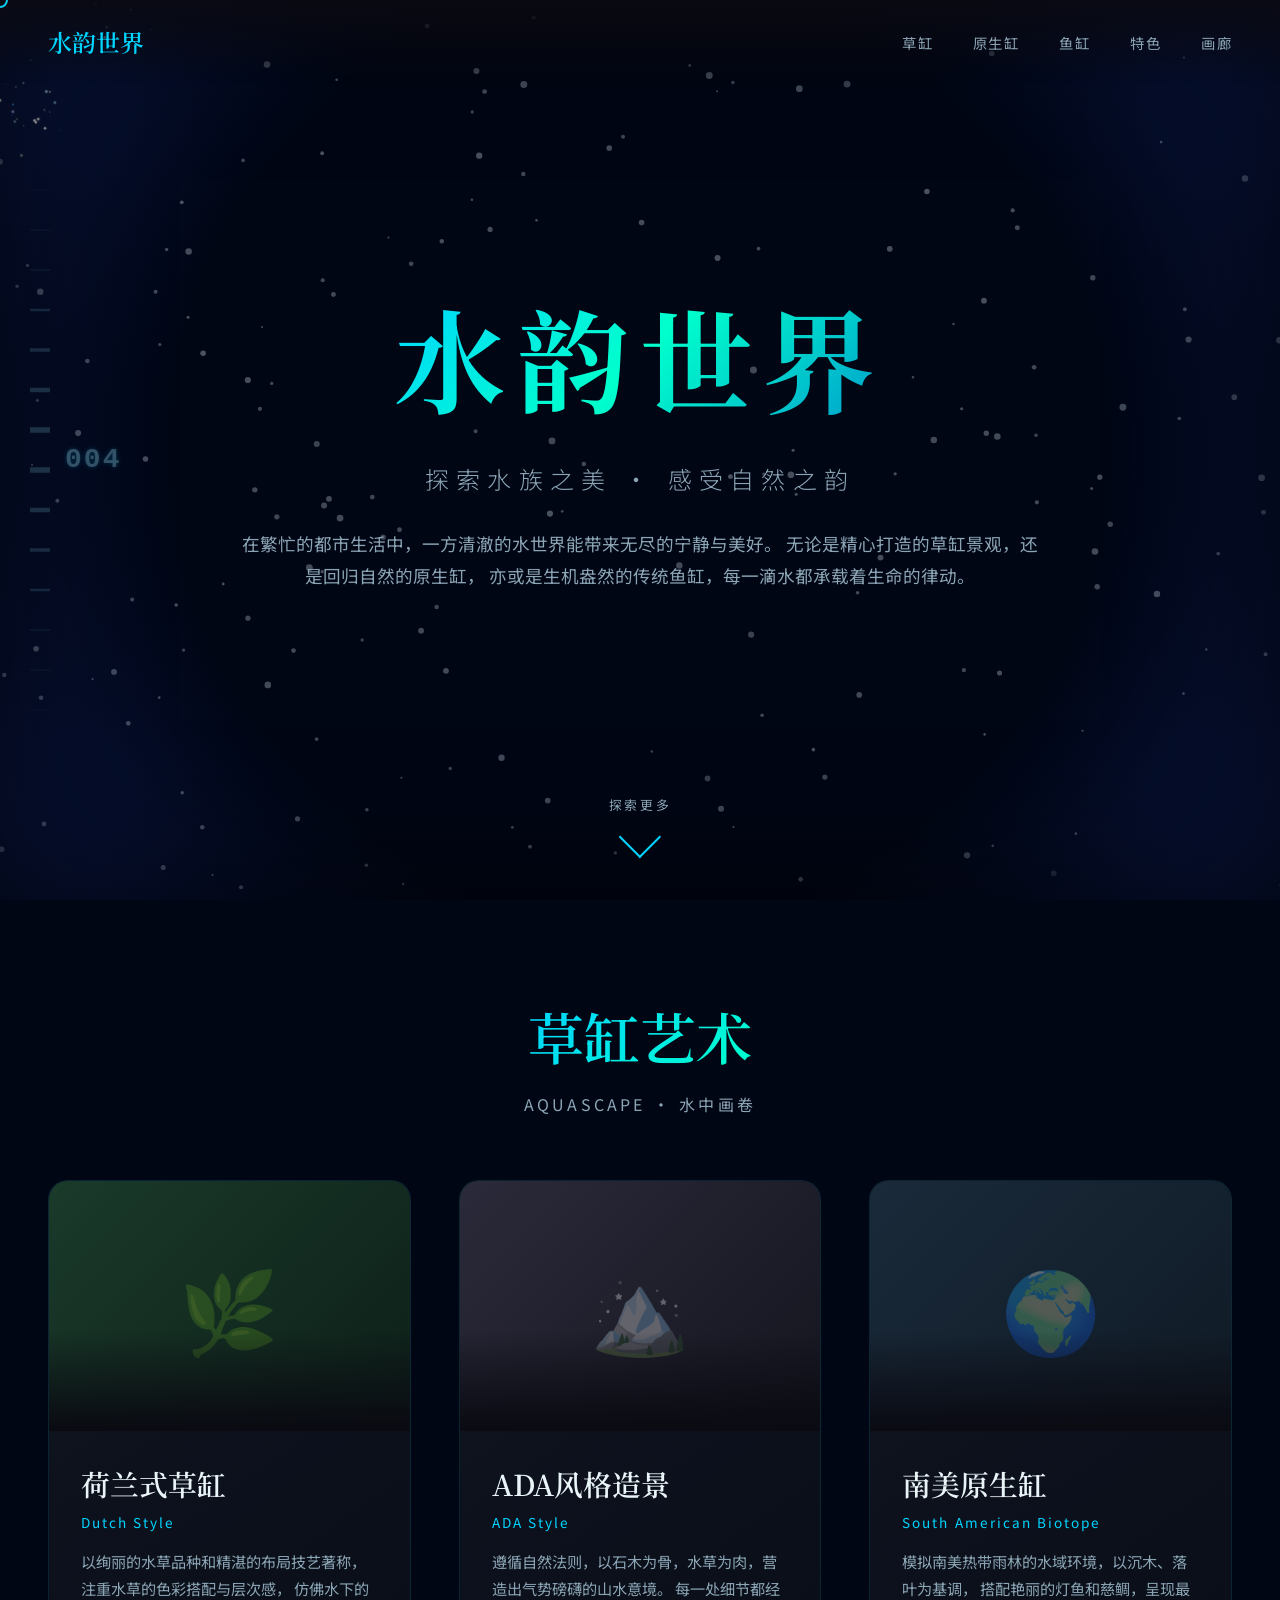
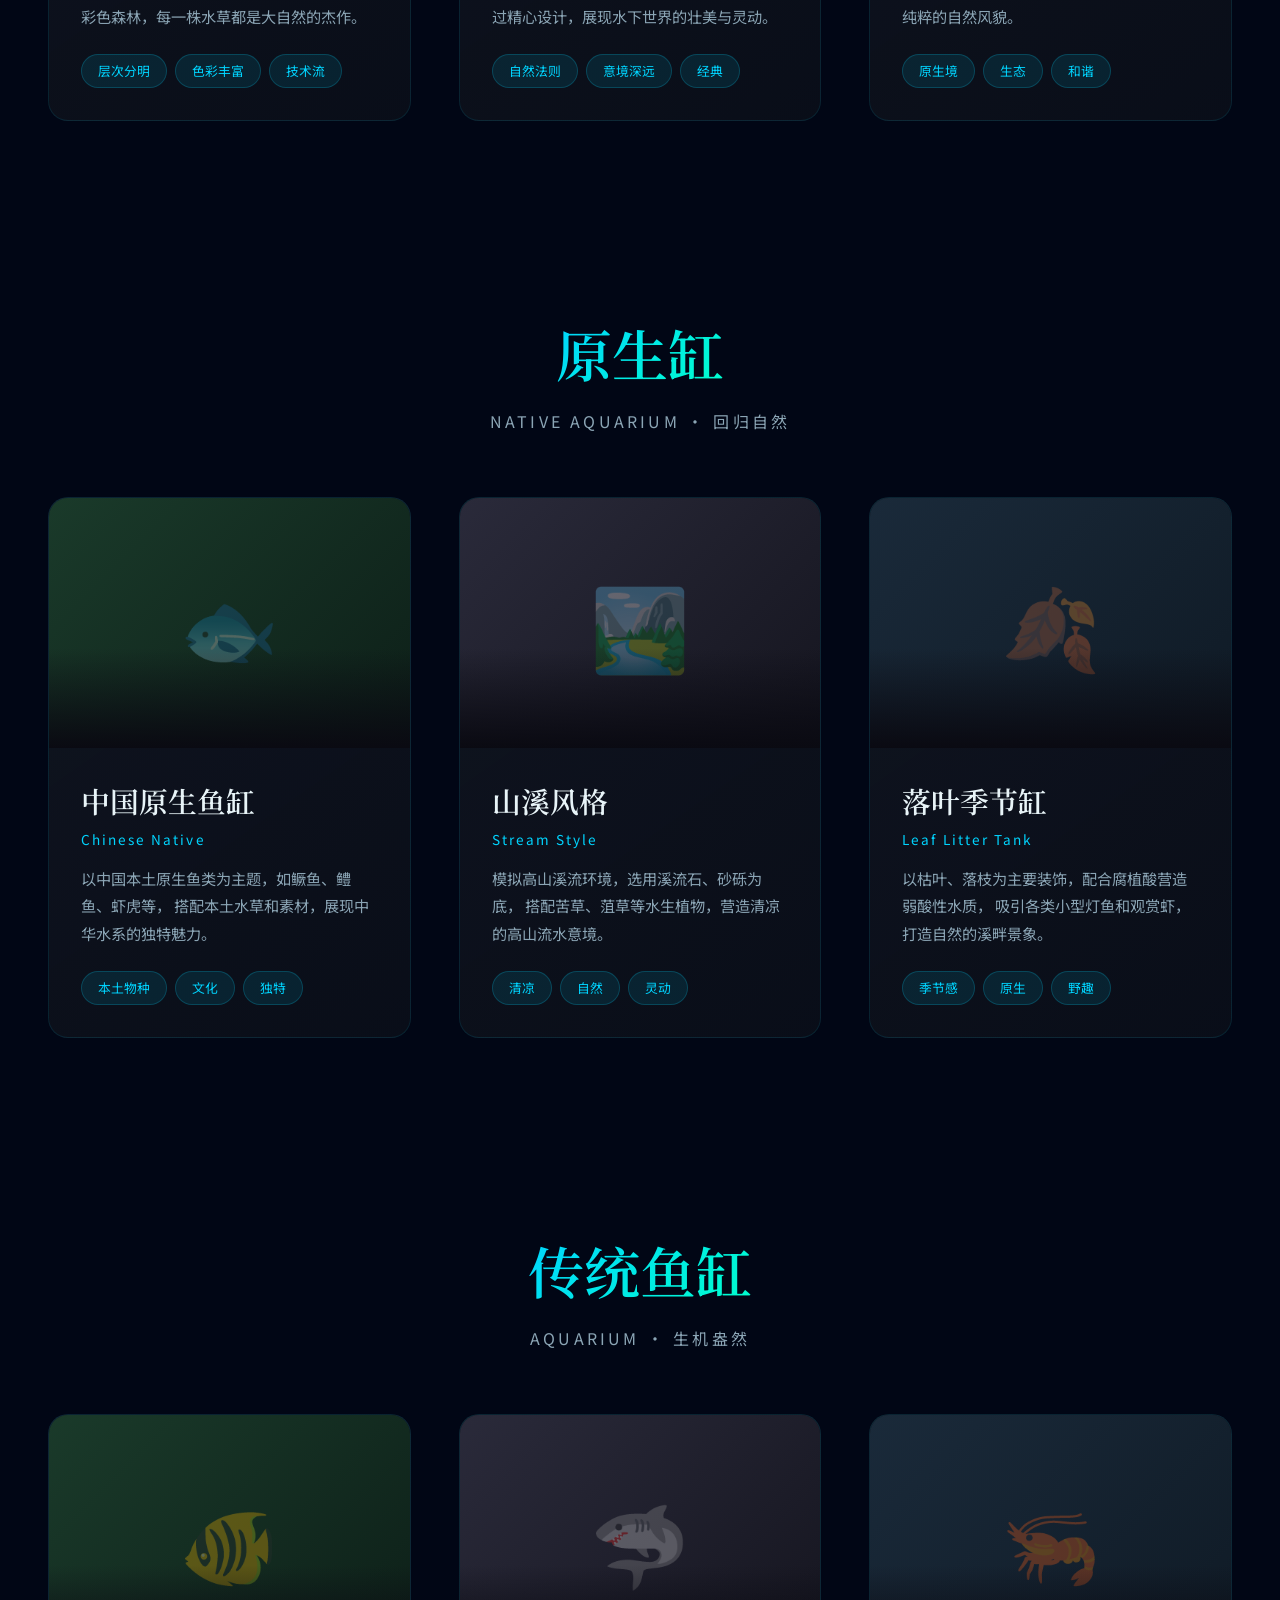
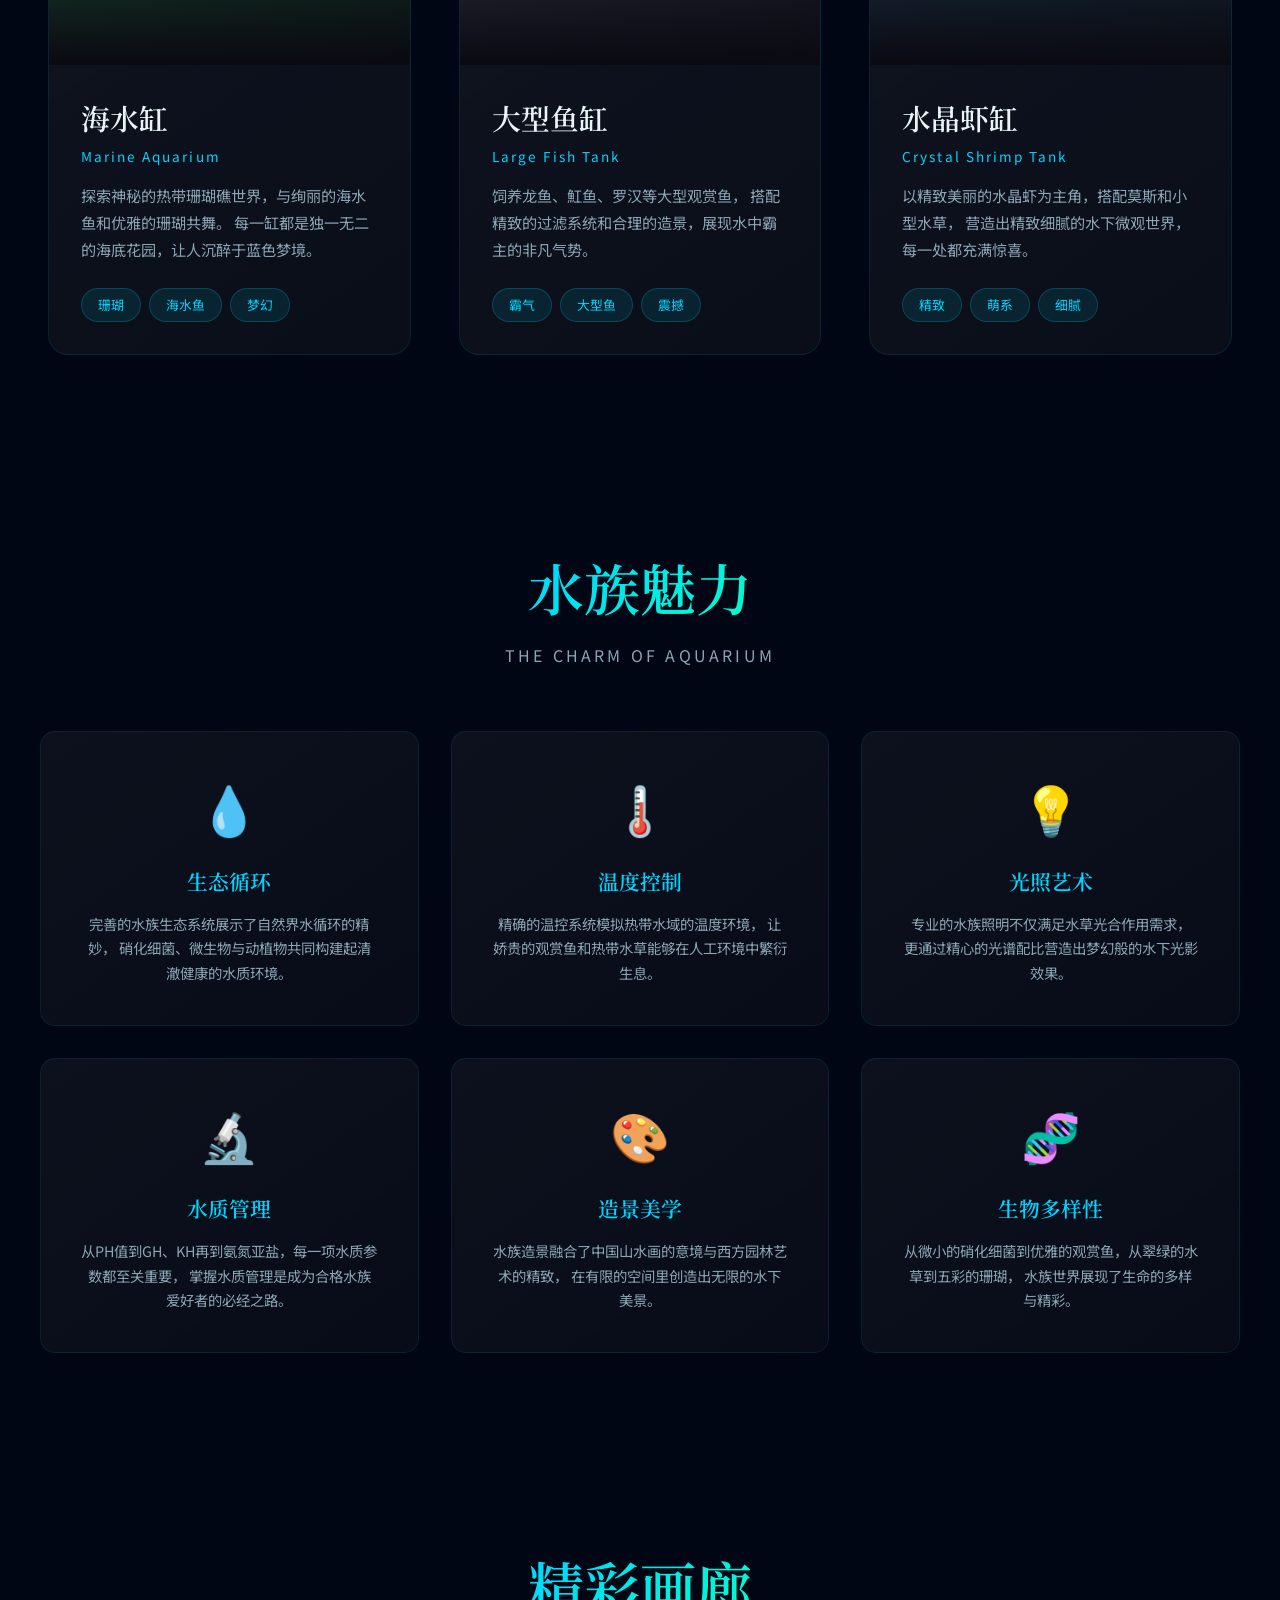
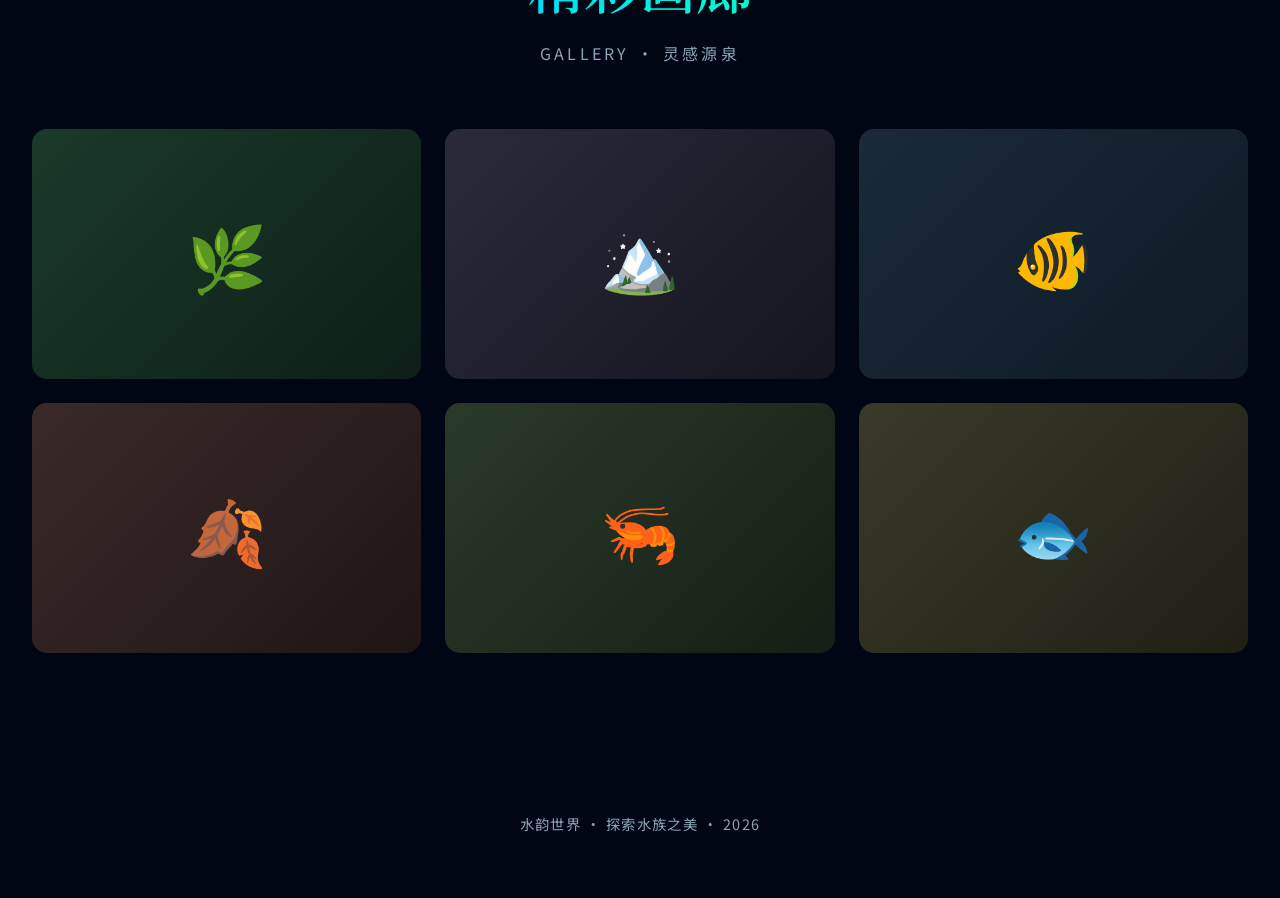
==== aquarium.html @ 5116891a "Add files via upload" ====
<!DOCTYPE html>
<html lang="zh-CN">
<head>
    <meta charset="UTF-8">
    <meta name="viewport" content="width=device-width, initial-scale=1.0">
    <title>水韵世界 · 探索水族之美</title>
    <link href="https://fonts.googleapis.com/css2?family=Noto+Sans+SC:wght@300;400;500;700&family=Noto+Serif+SC:wght@400;600;700&display=swap" rel="stylesheet">
    <style>
        * {
            margin: 0;
            padding: 0;
            box-sizing: border-box;
        }

        :root {
            --primary: #00d4ff;
            --secondary: #0099cc;
            --accent: #00ffcc;
            --bg-center: #010615;
            --bg-edge: #091643;
            --bg-dark: #0a0a12;
            --bg-darker: #010615;
            --text-primary: #e8f4f8;
            --text-secondary: #8ba5b5;
        }

        html {
            scroll-behavior: smooth;
        }

        body {
            font-family: 'Noto Sans SC', sans-serif;
            background: var(--bg-darker);
            color: var(--text-primary);
            overflow-x: hidden;
            cursor: none;
        }

        /* Hide custom cursor on touch devices or small screens */
        @media (hover: none) and (pointer: coarse), (max-width: 768px) {
            body, a, button, [role="button"], input, select, textarea, .tank-card, .gallery-item, .feature-item, #wheel-number {
                cursor: auto !important;
            }
            #cursor {
                display: none !important;
            }
        }

        a, button, [role="button"], input, select, textarea, .tank-card, .gallery-item, .feature-item, #wheel-number {
            cursor: none;
        }

        #cursor {
            position: fixed;
            width: 16px;
            height: 16px;
            border: 2px solid var(--primary);
            border-radius: 50%;
            pointer-events: none;
            z-index: 10000;
            transition: transform 0.08s ease, background 0.15s ease;
            mix-blend-mode: difference;
        }

        #cursor.hover {
            transform: scale(1.6);
            background: rgba(0, 212, 255, 0.25);
        }

        #bg-canvas {
            position: fixed;
            top: 0;
            left: 0;
            width: 100%;
            height: 100%;
            z-index: 0;
            background: radial-gradient(circle at center, var(--bg-center) 0%, var(--bg-center) 60%, var(--bg-edge) 100%);
        }

        #constellation-canvas {
            position: fixed;
            top: 0;
            left: 0;
            width: 100%;
            height: 100%;
            z-index: 0;
            pointer-events: none;
        }

        #ripple-canvas {
            position: fixed;
            top: 0;
            left: 0;
            width: 100%;
            height: 100%;
            pointer-events: none;
            z-index: 9999;
        }

        .overlay {
            position: fixed;
            top: 0;
            left: 0;
            width: 100%;
            height: 100%;
            background: none;
            pointer-events: none;
            z-index: 1;
        }

        .vignette {
            position: fixed;
            top: 0;
            left: 0;
            width: 100%;
            height: 100%;
            box-shadow: inset 0 0 150px rgba(0, 0, 0, 0.8);
            pointer-events: none;
            z-index: 2;
        }

        #wheel-counter {
            position: fixed;
            left: 30px;
            top: 50%;
            height: 600px;
            transform: translateY(-50%);
            z-index: 100;
            display: flex;
            align-items: center;
            gap: 15px;
        }

        #wheel-canvas {
            width: 20px;
            height: 600px;
        }

        #wheel-number {
            font-family: 'Courier New', monospace;
            font-size: 28px;
            font-weight: bold;
            color: rgba(140, 180, 200, 0.35);
            text-shadow: 0 0 5px rgba(0, 212, 255, 0.2);
            letter-spacing: 2px;
            min-width: 50px;
            text-align: right;
            line-height: 1;
            padding-top: 20px;
            transition: color 0.3s, text-shadow 0.3s, opacity 0.3s;
            user-select: none;
        }

        #wheel-number:hover {
            color: rgba(200, 240, 255, 0.8);
            text-shadow: 0 0 12px rgba(0, 212, 255, 0.5);
        }

        .digit-roll {
            display: inline-block;
            transition: transform 0.4s cubic-bezier(0.34, 1.56, 0.64, 1);
        }

        .digit-roll.animating {
            animation: rollUp 0.4s cubic-bezier(0.34, 1.56, 0.64, 1);
        }

        @keyframes rollUp {
            0% {
                transform: translateY(0);
                opacity: 1;
            }
            50% {
                transform: translateY(-20px);
                opacity: 0;
            }
            51% {
                transform: translateY(20px);
                opacity: 0;
            }
            100% {
                transform: translateY(0);
                opacity: 1;
            }
        }

        @keyframes milestoneGlow {
            0%, 100% {
                text-shadow: 0 0 8px rgba(0, 212, 255, 0.3);
                transform: scale(1);
            }
            50% {
                text-shadow: 0 0 20px rgba(0, 212, 255, 0.5), 0 0 40px rgba(0, 212, 255, 0.3);
                transform: scale(1.05);
            }
        }

        #wheel-number.milestone {
            animation: milestoneGlow 1.2s ease-in-out infinite;
        }

        #wheel-number.annihilating {
            animation: annihilate 1.2s cubic-bezier(0.4, 0, 0.2, 1) forwards;
        }

        #wheel-number.reappearing {
            animation: reappear 1.2s cubic-bezier(0.4, 0, 0.2, 1) forwards;
        }

        @keyframes annihilate {
            0% {
                transform: scaleY(1);
                filter: brightness(1);
                clip-path: inset(0 0 0 0);
            }
            40% {
                transform: scaleY(0.05);
                filter: brightness(5) drop-shadow(0 0 15px white);
                opacity: 1;
                clip-path: inset(0 0 0 0);
            }
            100% {
                transform: scaleY(0.05);
                filter: brightness(10);
                opacity: 0;
                clip-path: inset(0 0 0 100%);
            }
        }

        @keyframes reappear {
            0% {
                transform: scaleY(0.05);
                filter: brightness(10);
                opacity: 0;
                clip-path: inset(0 100% 0 0);
            }
            60% {
                transform: scaleY(0.05);
                filter: brightness(5);
                opacity: 1;
                clip-path: inset(0 0 0 0);
            }
            100% {
                transform: scaleY(1);
                filter: brightness(1);
                clip-path: inset(0 0 0 0);
            }
        }

        .content {
            position: relative;
            z-index: 10;
        }

        /* Hero Section */
        .hero {
            min-height: 100vh;
            display: flex;
            flex-direction: column;
            justify-content: center;
            align-items: center;
            text-align: center;
            padding: 2rem;
            position: relative;
        }

        .hero-title {
            font-family: 'Noto Serif SC', serif;
            font-size: clamp(3rem, 10vw, 7rem);
            font-weight: 700;
            background: linear-gradient(135deg, var(--primary), var(--accent), var(--secondary));
            -webkit-background-clip: text;
            -webkit-text-fill-color: transparent;
            background-clip: text;
            letter-spacing: 0.1em;
            animation: titleGlow 3s ease-in-out infinite;
        }

        @keyframes titleGlow {
            0%, 100% {
                filter: drop-shadow(0 0 20px rgba(0, 212, 255, 0.5));
            }
            50% {
                filter: drop-shadow(0 0 40px rgba(0, 255, 204, 0.7));
            }
        }

        .hero-subtitle {
            font-size: clamp(1rem, 3vw, 1.5rem);
            color: var(--text-secondary);
            margin-top: 1.5rem;
            font-weight: 300;
            letter-spacing: 0.3em;
            opacity: 0;
            animation: fadeInUp 1s ease forwards 0.5s;
        }

        .hero-description {
            max-width: 800px;
            margin: 2rem auto;
            font-size: 1.1rem;
            line-height: 1.8;
            color: var(--text-secondary);
            opacity: 0;
            animation: fadeInUp 1s ease forwards 0.8s;
        }

        @keyframes fadeInUp {
            from {
                opacity: 0;
                transform: translateY(30px);
            }
            to {
                opacity: 1;
                transform: translateY(0);
            }
        }

        .scroll-indicator {
            position: absolute;
            bottom: 3rem;
            left: 50%;
            transform: translateX(-50%);
            display: flex;
            flex-direction: column;
            align-items: center;
            gap: 0.5rem;
            animation: bounce 2s infinite;
        }

        .scroll-indicator span {
            font-size: 0.8rem;
            color: var(--text-secondary);
            letter-spacing: 0.2em;
        }

        .scroll-indicator .arrow {
            width: 30px;
            height: 30px;
            border-right: 2px solid var(--primary);
            border-bottom: 2px solid var(--primary);
            transform: rotate(45deg);
        }

        @keyframes bounce {
            0%, 20%, 50%, 80%, 100% { transform: translateX(-50%) translateY(0); }
            40% { transform: translateX(-50%) translateY(-10px); }
            60% { transform: translateX(-50%) translateY(-5px); }
        }

        /* Navigation */
        .nav {
            position: fixed;
            top: 0;
            left: 0;
            width: 100%;
            padding: 1.5rem 3rem;
            display: flex;
            justify-content: space-between;
            align-items: center;
            z-index: 1000;
            background: linear-gradient(to bottom, rgba(10, 10, 18, 0.9), transparent);
            transition: all 0.3s ease;
        }

        .nav.scrolled {
            background: rgba(10, 10, 18, 0.95);
            backdrop-filter: blur(10px);
            padding: 1rem 3rem;
        }

        .nav-logo {
            font-family: 'Noto Serif SC', serif;
            font-size: 1.5rem;
            font-weight: 600;
            color: var(--primary);
            text-decoration: none;
            transition: all 0.3s ease;
        }

        .nav-logo:hover {
            text-shadow: 0 0 20px var(--primary);
        }

        .nav-links {
            display: flex;
            gap: 2.5rem;
            list-style: none;
        }

        .nav-links a {
            color: var(--text-secondary);
            text-decoration: none;
            font-size: 0.9rem;
            letter-spacing: 0.1em;
            transition: all 0.3s ease;
            position: relative;
        }

        .nav-links a::after {
            content: '';
            position: absolute;
            bottom: -5px;
            left: 0;
            width: 0;
            height: 1px;
            background: var(--primary);
            transition: width 0.3s ease;
        }

        .nav-links a:hover {
            color: var(--primary);
        }

        .nav-links a:hover::after {
            width: 100%;
        }

        /* Sections */
        section {
            min-height: 100vh;
            padding: 6rem 2rem;
            display: flex;
            flex-direction: column;
            justify-content: center;
            align-items: center;
        }

        .section-title {
            font-family: 'Noto Serif SC', serif;
            font-size: clamp(2rem, 5vw, 3.5rem);
            font-weight: 600;
            text-align: center;
            margin-bottom: 1rem;
            background: linear-gradient(135deg, var(--primary), var(--accent));
            -webkit-background-clip: text;
            -webkit-text-fill-color: transparent;
            background-clip: text;
        }

        .section-subtitle {
            font-size: 1rem;
            color: var(--text-secondary);
            text-align: center;
            letter-spacing: 0.2em;
            margin-bottom: 4rem;
        }

        /* Tank Cards */
        .tank-container {
            display: grid;
            grid-template-columns: repeat(auto-fit, minmax(350px, 1fr));
            gap: 3rem;
            max-width: 1400px;
            width: 100%;
            padding: 0 1rem;
        }

        .tank-card {
            position: relative;
            background: linear-gradient(145deg, rgba(20, 25, 35, 0.8), rgba(10, 15, 25, 0.9));
            border-radius: 20px;
            overflow: hidden;
            border: 1px solid rgba(0, 212, 255, 0.1);
            transition: all 0.5s cubic-bezier(0.23, 1, 0.32, 1);
            opacity: 0;
            transform: translateY(50px);
        }

        .tank-card.visible {
            opacity: 1;
            transform: translateY(0);
        }

        .tank-card:hover {
            transform: translateY(-10px) scale(1.02);
            border-color: rgba(0, 212, 255, 0.4);
            box-shadow: 0 30px 60px rgba(0, 0, 0, 0.5),
                        0 0 60px rgba(0, 212, 255, 0.1);
        }

        .tank-card::before {
            content: '';
            position: absolute;
            top: 0;
            left: 0;
            right: 0;
            height: 3px;
            background: linear-gradient(90deg, transparent, var(--primary), var(--accent), transparent);
            opacity: 0;
            transition: opacity 0.3s ease;
        }

        .tank-card:hover::before {
            opacity: 1;
        }

        .tank-image {
            width: 100%;
            height: 250px;
            background-size: cover;
            background-position: center;
            position: relative;
            overflow: hidden;
        }

        .tank-image::after {
            content: '';
            position: absolute;
            bottom: 0;
            left: 0;
            right: 0;
            height: 100px;
            background: linear-gradient(to top, rgba(10, 10, 18, 1), transparent);
        }

        .tank-card:nth-child(1) .tank-image {
            background: linear-gradient(135deg, #1a3a2a 0%, #0d1f18 100%);
        }

        .tank-card:nth-child(2) .tank-image {
            background: linear-gradient(135deg, #2a2a3a 0%, #15151f 100%);
        }

        .tank-card:nth-child(3) .tank-image {
            background: linear-gradient(135deg, #1a2a3a 0%, #0f1a25 100%);
        }

        .tank-icon {
            position: absolute;
            top: 50%;
            left: 50%;
            transform: translate(-50%, -50%);
            font-size: 5rem;
            opacity: 0.3;
            transition: all 0.5s ease;
        }

        .tank-card:hover .tank-icon {
            opacity: 0.6;
            transform: translate(-50%, -50%) scale(1.1);
        }

        .tank-content {
            padding: 2rem;
        }

        .tank-title {
            font-family: 'Noto Serif SC', serif;
            font-size: 1.8rem;
            font-weight: 600;
            margin-bottom: 0.5rem;
            color: var(--text-primary);
        }

        .tank-title-en {
            font-size: 0.85rem;
            color: var(--primary);
            letter-spacing: 0.15em;
            margin-bottom: 1rem;
            display: block;
        }

        .tank-desc {
            font-size: 0.95rem;
            line-height: 1.8;
            color: var(--text-secondary);
            margin-bottom: 1.5rem;
        }

        .tank-features {
            display: flex;
            flex-wrap: wrap;
            gap: 0.5rem;
        }

        .tank-feature {
            padding: 0.4rem 1rem;
            background: rgba(0, 212, 255, 0.1);
            border: 1px solid rgba(0, 212, 255, 0.2);
            border-radius: 20px;
            font-size: 0.8rem;
            color: var(--primary);
            transition: all 0.3s ease;
        }

        .tank-card:hover .tank-feature {
            background: rgba(0, 212, 255, 0.2);
            border-color: rgba(0, 212, 255, 0.4);
        }

        /* Features Section */
        .features-grid {
            display: grid;
            grid-template-columns: repeat(auto-fit, minmax(280px, 1fr));
            gap: 2rem;
            max-width: 1200px;
            width: 100%;
        }

        .feature-item {
            text-align: center;
            padding: 2.5rem;
            background: linear-gradient(145deg, rgba(20, 25, 35, 0.6), rgba(10, 15, 25, 0.7));
            border-radius: 15px;
            border: 1px solid rgba(0, 212, 255, 0.1);
            transition: all 0.4s ease;
            opacity: 0;
            transform: scale(0.9);
        }

        .feature-item.visible {
            opacity: 1;
            transform: scale(1);
        }

        .feature-item:hover {
            transform: translateY(-5px);
            border-color: rgba(0, 212, 255, 0.3);
            box-shadow: 0 20px 40px rgba(0, 0, 0, 0.3);
        }

        .feature-icon {
            font-size: 3rem;
            margin-bottom: 1.5rem;
            display: block;
        }

        .feature-title {
            font-family: 'Noto Serif SC', serif;
            font-size: 1.3rem;
            font-weight: 600;
            margin-bottom: 1rem;
            color: var(--primary);
        }

        .feature-desc {
            font-size: 0.9rem;
            line-height: 1.7;
            color: var(--text-secondary);
        }

        /* Gallery Section */
        .gallery-grid {
            display: grid;
            grid-template-columns: repeat(auto-fit, minmax(300px, 1fr));
            gap: 1.5rem;
            max-width: 1400px;
            width: 100%;
        }

        .gallery-item {
            position: relative;
            height: 250px;
            border-radius: 15px;
            overflow: hidden;
            transition: all 0.5s ease;
        }

        .gallery-item:hover {
            transform: scale(1.03);
            z-index: 10;
        }

        .gallery-item::before {
            content: '';
            position: absolute;
            inset: 0;
            background: linear-gradient(to top, rgba(10, 10, 18, 0.8), transparent);
            z-index: 1;
            opacity: 0;
            transition: opacity 0.3s ease;
        }

        .gallery-item:hover::before {
            opacity: 1;
        }

        .gallery-overlay {
            position: absolute;
            bottom: 1.5rem;
            left: 1.5rem;
            z-index: 2;
            opacity: 0;
            transform: translateY(20px);
            transition: all 0.3s ease;
        }

        .gallery-item:hover .gallery-overlay {
            opacity: 1;
            transform: translateY(0);
        }

        .gallery-overlay h4 {
            font-family: 'Noto Serif SC', serif;
            font-size: 1.2rem;
            margin-bottom: 0.3rem;
        }

        .gallery-overlay span {
            font-size: 0.85rem;
            color: var(--primary);
        }

        /* Footer */
        footer {
            padding: 4rem 2rem;
            text-align: center;
            background: linear-gradient(to top, var(--bg-darker), transparent);
            position: relative;
            z-index: 10;
        }

        footer p {
            color: var(--text-secondary);
            font-size: 0.9rem;
            letter-spacing: 0.1em;
        }

        /* Responsive */
        @media (max-width: 768px) {
            .nav {
                padding: 1rem 1.5rem;
            }

            .nav-toggle {
                display: flex;
                flex-direction: column;
                gap: 5px;
                cursor: pointer;
                z-index: 1001;
            }

            .nav-toggle span {
                width: 25px;
                height: 2px;
                background: var(--primary);
                transition: all 0.3s ease;
            }

            .nav-toggle.active span:nth-child(1) {
                transform: rotate(45deg) translate(5px, 5px);
            }

            .nav-toggle.active span:nth-child(2) {
                opacity: 0;
            }

            .nav-toggle.active span:nth-child(3) {
                transform: rotate(-45deg) translate(5px, -5px);
            }

            .nav-links {
                position: fixed;
                top: 0;
                right: -100%;
                width: 70%;
                height: 100vh;
                background: rgba(10, 10, 18, 0.95);
                backdrop-filter: blur(15px);
                flex-direction: column;
                justify-content: center;
                align-items: center;
                gap: 2rem;
                transition: all 0.5s cubic-bezier(0.23, 1, 0.32, 1);
                display: flex; /* Show as flex when active */
                z-index: 1000;
            }

            .nav-links.active {
                right: 0;
            }

            .nav-links a {
                font-size: 1.2rem;
            }

            #wheel-counter {
                left: 10px;
                gap: 5px;
                flex-direction: column;
                justify-content: center;
                height: auto;
                top: 50%;
                transform: translateY(-50%);
            }

            #wheel-canvas {
                width: 12px;
                height: 200px;
                flex: 0 0 auto;
            }

            #wheel-number {
                font-size: 16px;
                min-width: auto;
                padding-top: 0;
                text-align: center;
                letter-spacing: 1px;
            }

            .tank-container {
                grid-template-columns: 1fr;
                gap: 2rem;
            }

            .tank-card {
                max-width: 100%;
            }

            .hero-title {
                font-size: 3.5rem;
            }

            .hero-subtitle {
                letter-spacing: 0.15em;
                font-size: 1rem;
            }

            .hero-description {
                font-size: 0.95rem;
                padding: 0 1rem;
            }

            section {
                padding: 4rem 1rem;
            }

            .section-title {
                font-size: 2.2rem;
            }

            .features-grid {
                grid-template-columns: 1fr;
            }

            .gallery-grid {
                grid-template-columns: repeat(2, 1fr);
                gap: 0.8rem;
            }

            .gallery-item {
                height: 180px;
            }
        }

        @media (max-width: 480px) {
            .gallery-grid {
                grid-template-columns: 1fr;
            }
            
            .hero-title {
                font-size: 2.8rem;
            }
        }
    </style>
</head>
<body>
    <div id="cursor"></div>
    <canvas id="bg-canvas"></canvas>
    <canvas id="constellation-canvas"></canvas>
    <canvas id="ripple-canvas"></canvas>

    <div id="wheel-counter">
        <canvas id="wheel-canvas" width="24" height="600"></canvas>
        <div id="wheel-number"><span class="digit-roll">0</span><span class="digit-roll">0</span><span class="digit-roll">0</span></div>
    </div>

    <div class="overlay"></div>
    <div class="vignette"></div>
    
    <nav class="nav" id="nav">
        <a href="#" class="nav-logo">水韵世界</a>
        <div class="nav-toggle" id="nav-toggle">
            <span></span>
            <span></span>
            <span></span>
        </div>
        <ul class="nav-links">
            <li><a href="#aquascape">草缸</a></li>
            <li><a href="#native">原生缸</a></li>
            <li><a href="#aquarium">鱼缸</a></li>
            <li><a href="#features">特色</a></li>
            <li><a href="#gallery">画廊</a></li>
        </ul>
    </nav>

    <div class="content">
        <section class="hero">
            <h1 class="hero-title">水韵世界</h1>
            <p class="hero-subtitle">探索水族之美 · 感受自然之韵</p>
            <p class="hero-description">
                在繁忙的都市生活中，一方清澈的水世界能带来无尽的宁静与美好。
                无论是精心打造的草缸景观，还是回归自然的原生缸，
                亦或是生机盎然的传统鱼缸，每一滴水都承载着生命的律动。
            </p>
            <div class="scroll-indicator">
                <span>探索更多</span>
                <div class="arrow"></div>
            </div>
        </section>

        <section id="aquascape">
            <h2 class="section-title">草缸艺术</h2>
            <p class="section-subtitle">AQUASCAPE · 水中画卷</p>
            <div class="tank-container">
                <div class="tank-card" data-delay="0">
                    <div class="tank-image">
                        <span class="tank-icon">🌿</span>
                    </div>
                    <div class="tank-content">
                        <h3 class="tank-title">荷兰式草缸</h3>
                        <span class="tank-title-en">Dutch Style</span>
                        <p class="tank-desc">
                            以绚丽的水草品种和精湛的布局技艺著称，注重水草的色彩搭配与层次感，
                            仿佛水下的彩色森林，每一株水草都是大自然的杰作。
                        </p>
                        <div class="tank-features">
                            <span class="tank-feature">层次分明</span>
                            <span class="tank-feature">色彩丰富</span>
                            <span class="tank-feature">技术流</span>
                        </div>
                    </div>
                </div>
                <div class="tank-card" data-delay="100">
                    <div class="tank-image">
                        <span class="tank-icon">🏔️</span>
                    </div>
                    <div class="tank-content">
                        <h3 class="tank-title">ADA风格造景</h3>
                        <span class="tank-title-en">ADA Style</span>
                        <p class="tank-desc">
                            遵循自然法则，以石木为骨，水草为肉，营造出气势磅礴的山水意境。
                            每一处细节都经过精心设计，展现水下世界的壮美与灵动。
                        </p>
                        <div class="tank-features">
                            <span class="tank-feature">自然法则</span>
                            <span class="tank-feature">意境深远</span>
                            <span class="tank-feature">经典</span>
                        </div>
                    </div>
                </div>
                <div class="tank-card" data-delay="200">
                    <div class="tank-image">
                        <span class="tank-icon">🌍</span>
                    </div>
                    <div class="tank-content">
                        <h3 class="tank-title">南美原生缸</h3>
                        <span class="tank-title-en">South American Biotope</span>
                        <p class="tank-desc">
                            模拟南美热带雨林的水域环境，以沉木、落叶为基调，
                            搭配艳丽的灯鱼和慈鲷，呈现最纯粹的自然风貌。
                        </p>
                        <div class="tank-features">
                            <span class="tank-feature">原生境</span>
                            <span class="tank-feature">生态</span>
                            <span class="tank-feature">和谐</span>
                        </div>
                    </div>
                </div>
            </div>
        </section>

        <section id="native">
            <h2 class="section-title">原生缸</h2>
            <p class="section-subtitle">NATIVE AQUARIUM · 回归自然</p>
            <div class="tank-container">
                <div class="tank-card" data-delay="0">
                    <div class="tank-image">
                        <span class="tank-icon">🐟</span>
                    </div>
                    <div class="tank-content">
                        <h3 class="tank-title">中国原生鱼缸</h3>
                        <span class="tank-title-en">Chinese Native</span>
                        <p class="tank-desc">
                            以中国本土原生鱼类为主题，如鳜鱼、鳢鱼、虾虎等，
                            搭配本土水草和素材，展现中华水系的独特魅力。
                        </p>
                        <div class="tank-features">
                            <span class="tank-feature">本土物种</span>
                            <span class="tank-feature">文化</span>
                            <span class="tank-feature">独特</span>
                        </div>
                    </div>
                </div>
                <div class="tank-card" data-delay="100">
                    <div class="tank-image">
                        <span class="tank-icon">🏞️</span>
                    </div>
                    <div class="tank-content">
                        <h3 class="tank-title">山溪风格</h3>
                        <span class="tank-title-en">Stream Style</span>
                        <p class="tank-desc">
                            模拟高山溪流环境，选用溪流石、砂砾为底，
                            搭配苦草、菹草等水生植物，营造清凉的高山流水意境。
                        </p>
                        <div class="tank-features">
                            <span class="tank-feature">清凉</span>
                            <span class="tank-feature">自然</span>
                            <span class="tank-feature">灵动</span>
                        </div>
                    </div>
                </div>
                <div class="tank-card" data-delay="200">
                    <div class="tank-image">
                        <span class="tank-icon">🍂</span>
                    </div>
                    <div class="tank-content">
                        <h3 class="tank-title">落叶季节缸</h3>
                        <span class="tank-title-en">Leaf Litter Tank</span>
                        <p class="tank-desc">
                            以枯叶、落枝为主要装饰，配合腐植酸营造弱酸性水质，
                            吸引各类小型灯鱼和观赏虾，打造自然的溪畔景象。
                        </p>
                        <div class="tank-features">
                            <span class="tank-feature">季节感</span>
                            <span class="tank-feature">原生</span>
                            <span class="tank-feature">野趣</span>
                        </div>
                    </div>
                </div>
            </div>
        </section>

        <section id="aquarium">
            <h2 class="section-title">传统鱼缸</h2>
            <p class="section-subtitle">AQUARIUM · 生机盎然</p>
            <div class="tank-container">
                <div class="tank-card" data-delay="0">
                    <div class="tank-image">
                        <span class="tank-icon">🐠</span>
                    </div>
                    <div class="tank-content">
                        <h3 class="tank-title">海水缸</h3>
                        <span class="tank-title-en">Marine Aquarium</span>
                        <p class="tank-desc">
                            探索神秘的热带珊瑚礁世界，与绚丽的海水鱼和优雅的珊瑚共舞。
                            每一缸都是独一无二的海底花园，让人沉醉于蓝色梦境。
                        </p>
                        <div class="tank-features">
                            <span class="tank-feature">珊瑚</span>
                            <span class="tank-feature">海水鱼</span>
                            <span class="tank-feature">梦幻</span>
                        </div>
                    </div>
                </div>
                <div class="tank-card" data-delay="100">
                    <div class="tank-image">
                        <span class="tank-icon">🦈</span>
                    </div>
                    <div class="tank-content">
                        <h3 class="tank-title">大型鱼缸</h3>
                        <span class="tank-title-en">Large Fish Tank</span>
                        <p class="tank-desc">
                            饲养龙鱼、魟鱼、罗汉等大型观赏鱼，
                            搭配精致的过滤系统和合理的造景，展现水中霸主的非凡气势。
                        </p>
                        <div class="tank-features">
                            <span class="tank-feature">霸气</span>
                            <span class="tank-feature">大型鱼</span>
                            <span class="tank-feature">震撼</span>
                        </div>
                    </div>
                </div>
                <div class="tank-card" data-delay="200">
                    <div class="tank-image">
                        <span class="tank-icon">🦐</span>
                    </div>
                    <div class="tank-content">
                        <h3 class="tank-title">水晶虾缸</h3>
                        <span class="tank-title-en">Crystal Shrimp Tank</span>
                        <p class="tank-desc">
                            以精致美丽的水晶虾为主角，搭配莫斯和小型水草，
                            营造出精致细腻的水下微观世界，每一处都充满惊喜。
                        </p>
                        <div class="tank-features">
                            <span class="tank-feature">精致</span>
                            <span class="tank-feature">萌系</span>
                            <span class="tank-feature">细腻</span>
                        </div>
                    </div>
                </div>
            </div>
        </section>

        <section id="features">
            <h2 class="section-title">水族魅力</h2>
            <p class="section-subtitle">THE CHARM OF AQUARIUM</p>
            <div class="features-grid">
                <div class="feature-item">
                    <span class="feature-icon">💧</span>
                    <h3 class="feature-title">生态循环</h3>
                    <p class="feature-desc">
                        完善的水族生态系统展示了自然界水循环的精妙，
                        硝化细菌、微生物与动植物共同构建起清澈健康的水质环境。
                    </p>
                </div>
                <div class="feature-item">
                    <span class="feature-icon">🌡️</span>
                    <h3 class="feature-title">温度控制</h3>
                    <p class="feature-desc">
                        精确的温控系统模拟热带水域的温度环境，
                        让娇贵的观赏鱼和热带水草能够在人工环境中繁衍生息。
                    </p>
                </div>
                <div class="feature-item">
                    <span class="feature-icon">💡</span>
                    <h3 class="feature-title">光照艺术</h3>
                    <p class="feature-desc">
                        专业的水族照明不仅满足水草光合作用需求，
                        更通过精心的光谱配比营造出梦幻般的水下光影效果。
                    </p>
                </div>
                <div class="feature-item">
                    <span class="feature-icon">🔬</span>
                    <h3 class="feature-title">水质管理</h3>
                    <p class="feature-desc">
                        从PH值到GH、KH再到氨氮亚盐，每一项水质参数都至关重要，
                        掌握水质管理是成为合格水族爱好者的必经之路。
                    </p>
                </div>
                <div class="feature-item">
                    <span class="feature-icon">🎨</span>
                    <h3 class="feature-title">造景美学</h3>
                    <p class="feature-desc">
                        水族造景融合了中国山水画的意境与西方园林艺术的精致，
                        在有限的空间里创造出无限的水下美景。
                    </p>
                </div>
                <div class="feature-item">
                    <span class="feature-icon">🧬</span>
                    <h3 class="feature-title">生物多样性</h3>
                    <p class="feature-desc">
                        从微小的硝化细菌到优雅的观赏鱼，从翠绿的水草到五彩的珊瑚，
                        水族世界展现了生命的多样与精彩。
                    </p>
                </div>
            </div>
        </section>

        <section id="gallery">
            <h2 class="section-title">精彩画廊</h2>
            <p class="section-subtitle">GALLERY · 灵感源泉</p>
            <div class="gallery-grid">
                <div class="gallery-item">
                    <div style="width:100%;height:100%;background:linear-gradient(135deg,#1a3a2a,#0d1f18);display:flex;align-items:center;justify-content:center;font-size:4rem;">🌿</div>
                    <div class="gallery-overlay">
                        <h4>绿野仙踪</h4>
                        <span>草缸作品</span>
                    </div>
                </div>
                <div class="gallery-item">
                    <div style="width:100%;height:100%;background:linear-gradient(135deg,#2a2a3a,#15151f);display:flex;align-items:center;justify-content:center;font-size:4rem;">🏔️</div>
                    <div class="gallery-overlay">
                        <h4>山水之间</h4>
                        <span>ADA造景</span>
                    </div>
                </div>
                <div class="gallery-item">
                    <div style="width:100%;height:100%;background:linear-gradient(135deg,#1a2a3a,#0f1a25);display:flex;align-items:center;justify-content:center;font-size:4rem;">🐠</div>
                    <div class="gallery-overlay">
                        <h4>蔚蓝深海</h4>
                        <span>海水缸</span>
                    </div>
                </div>
                <div class="gallery-item">
                    <div style="width:100%;height:100%;background:linear-gradient(135deg,#3a2a2a,#1f1515);display:flex;align-items:center;justify-content:center;font-size:4rem;">🍂</div>
                    <div class="gallery-overlay">
                        <h4>秋日私语</h4>
                        <span>原生缸</span>
                    </div>
                </div>
                <div class="gallery-item">
                    <div style="width:100%;height:100%;background:linear-gradient(135deg,#2a3a2a,#151f15);display:flex;align-items:center;justify-content:center;font-size:4rem;">🦐</div>
                    <div class="gallery-overlay">
                        <h4>水晶世界</h4>
                        <span>虾缸</span>
                    </div>
                </div>
                <div class="gallery-item">
                    <div style="width:100%;height:100%;background:linear-gradient(135deg,#3a3a2a,#1f1f15);display:flex;align-items:center;justify-content:center;font-size:4rem;">🐟</div>
                    <div class="gallery-overlay">
                        <h4>鱼翔浅底</h4>
                        <span>原生鱼</span>
                    </div>
                </div>
            </div>
        </section>

        <footer>
            <p>水韵世界 · 探索水族之美 · 2026</p>
        </footer>
    </div>

    <script>
        // Check if touch device
        const isTouchDevice = 'ontouchstart' in window || navigator.maxTouchPoints > 0;

        // Custom Cursor
        const cursor = document.getElementById('cursor');
        let mouseX = 0, mouseY = 0;
        let cursorX = 0, cursorY = 0;

        if (!isTouchDevice) {
            document.addEventListener('mousemove', (e) => {
                mouseX = e.clientX;
                mouseY = e.clientY;
            });

            function animateCursor() {
                cursorX += (mouseX - cursorX) * 0.4;
                cursorY += (mouseY - cursorY) * 0.4;
                cursor.style.left = cursorX - 8 + 'px';
                cursor.style.top = cursorY - 8 + 'px';
                requestAnimationFrame(animateCursor);
            }
            animateCursor();

            // Cursor hover effect
            const interactiveElements = document.querySelectorAll('a, button, .tank-card, .gallery-item, .feature-item');
            interactiveElements.forEach(el => {
                el.addEventListener('mouseenter', () => cursor.classList.add('hover'));
                el.addEventListener('mouseleave', () => cursor.classList.remove('hover'));
            });
        }

        // Mobile Navigation Toggle
        const navToggle = document.getElementById('nav-toggle');
        const navLinks = document.querySelector('.nav-links');
        const navLinksItems = document.querySelectorAll('.nav-links a');

        navToggle.addEventListener('click', () => {
            navToggle.classList.toggle('active');
            navLinks.classList.toggle('active');
        });

        navLinksItems.forEach(item => {
            item.addEventListener('click', () => {
                navToggle.classList.remove('active');
                navLinks.classList.remove('active');
            });
        });

        // Background Canvas - Animated water effect
        const bgCanvas = document.getElementById('bg-canvas');
        const bgCtx = bgCanvas.getContext('2d');
        const constellationCanvas = document.getElementById('constellation-canvas');
        const constellationCtx = constellationCanvas.getContext('2d');

        function resizeBgCanvas() {
            bgCanvas.width = window.innerWidth;
            bgCanvas.height = window.innerHeight;
            constellationCanvas.width = window.innerWidth;
            constellationCanvas.height = window.innerHeight;
        }
        resizeBgCanvas();
        window.addEventListener('resize', resizeBgCanvas);

        // Constellation Data
        const CONSTELLATIONS = [
            {
                name: "Aries", // 白羊座
                points: [
                    [0.232, 0.876], [0.304, 0.724], [0.192, 0.492], [0.684, 0.228],
                    [0.776, 0.160], [0.872, 0.192], [0.848, 0.300], [0.888, 0.364]
                ],
                lines: [
                    [0, 1], [1, 2], [2, 3], [3, 4], [4, 5], [3, 6], [6, 7]
                ]
            },
            {
                name: "Taurus", // 金牛座
                points: [
                    [0.188, 0.118], [0.324, 0.300], [0.466, 0.494], [0.450, 0.584], 
                    [0.610, 0.660], [0.806, 0.768], [0.834, 0.860], [0.580, 0.756], 
                    [0.684, 0.818], [0.312, 0.568], [0.100, 0.394]
                ],
                lines: [
                    [0, 1], [1, 2], [2, 3], [10, 9], [9, 3], 
                    [3, 4], [4, 5], [5, 6], [4, 7], [7, 8]
                ]
            },
            {
                name: "Gemini", // 双子座
                points: [
                    [0.160, 0.322], [0.210, 0.544], [0.244, 0.430], [0.280, 0.226],
                    [0.342, 0.376], [0.344, 0.556], [0.380, 0.722], [0.416, 0.262],
                    [0.474, 0.136], [0.480, 0.822], [0.506, 0.656], [0.566, 0.846],
                    [0.610, 0.480], [0.676, 0.806], [0.714, 0.610], [0.822, 0.600]
                ],
                lines: [
                    [3, 7], [7, 8], [7, 4], [4, 2], [0, 2], [2, 1],
                    [2, 5], [5, 6], [6, 9], [5, 10], [10, 11],
                    [7, 12], [12, 13], [12, 14], [14, 15]
                ]
            },
            {
                name: "Cancer", // 巨蟹座
                points: [
                    [0.126, 0.366], [0.240, 0.330], [0.442, 0.158], [0.520, 0.490], [0.578, 0.682], [0.864, 0.848]
                ],
                lines: [
                    [0, 1], [1, 3], [2, 3], [3, 4], [4, 5]
                ]
            },
            {
                name: "Leo", // 狮子座
                points: [
                    [0.086, 0.840], [0.160, 0.766], [0.362, 0.846], [0.464, 0.304], [0.530, 0.248], 
                    [0.542, 0.412], [0.614, 0.294], [0.658, 0.434], [0.742, 0.582], [0.884, 0.626]
                ],
                lines: [
                    [0, 1], [1, 2], [2, 8], [3, 4], [4, 6], [3, 5], [5, 7], [7, 8], [8, 9]
                ]
            },
            {
                name: "Virgo", // 处女座
                points: [
                    [0.038, 0.646], [0.224, 0.888], [0.282, 0.722], [0.400, 0.816],
                    [0.632, 0.542], [0.638, 0.408], [0.684, 0.168], [0.836, 0.464], [0.926, 0.344]
                ],
                lines: [
                    [0, 2], [2, 3], [3, 4], [1, 3], [4, 5], [5, 6], [4, 7], [7, 8]
                ]
            },
            {
                name: "Libra", // 天秤座
                points: [
                    [0.142, 0.694], [0.330, 0.606], [0.502, 0.846], [0.620, 0.792],
                    [0.626, 0.202], [0.752, 0.144], [0.844, 0.448]
                ],
                lines: [
                    [0, 1], [1, 4], [4, 5], [5, 6], [6, 3], [3, 2]
                ]
            },
            {
                name: "Scorpio", // 天蝎座
                points: [
                    [0.124, 0.492], [0.146, 0.754], [0.240, 0.650], [0.262, 0.860],
                    [0.364, 0.462], [0.394, 0.844], [0.516, 0.770], [0.584, 0.550],
                    [0.604, 0.412], [0.714, 0.250], [0.774, 0.496], [0.794, 0.122],
                    [0.844, 0.406], [0.874, 0.224]
                ],
                lines: [
                    [0, 2], [2, 4], [1, 2], [1, 3], [3, 5], [5, 6], [6, 8], [8, 9], [9, 11], [11, 13], [13, 12], [12, 10], [12, 9]
                ]
            },
            {
                name: "Sagittarius", // 射手座
                points: [
                    [0.130, 0.710], [0.152, 0.508], [0.210, 0.740], [0.236, 0.886],
                    [0.426, 0.352], [0.470, 0.448], [0.484, 0.096], [0.524, 0.174],
                    [0.546, 0.304], [0.614, 0.204], [0.626, 0.390], [0.682, 0.614],
                    [0.704, 0.734], [0.716, 0.496], [0.810, 0.544], [0.864, 0.330]
                ],
                lines: [
                    [0, 1], [1, 4], [4, 8], [8, 7], [7, 6], [7, 9], [9, 8],
                    [2, 3], [2, 5], [5, 4], [10, 5], [11, 13], [13, 10],
                    [11, 12], [14, 12], [14, 15], [10, 8]
                ]
            },
            {
                name: "Capricorn", // 摩羯座
                points: [
                    [0.124, 0.430], [0.222, 0.488], [0.234, 0.642], [0.476, 0.498],
                    [0.664, 0.790], [0.732, 0.692], [0.742, 0.384], [0.766, 0.246], [0.770, 0.096]
                ],
                lines: [
                    [0, 1], [1, 3], [3, 7], [7, 8], [0, 2], [2, 4], [4, 5], [5, 6], [6, 7]
                ]
            },
            {
                name: "Aquarius", // 水瓶座
                points: [
                    [0.152, 0.484], [0.186, 0.672], [0.204, 0.584], [0.326, 0.274],
                    [0.422, 0.516], [0.440, 0.096], [0.494, 0.864], [0.534, 0.762],
                    [0.564, 0.446], [0.644, 0.726], [0.866, 0.796]
                ],
                lines: [
                    [5, 3], [3, 0], [0, 2], [2, 1], [1, 6], [0, 4], [4, 8], [6, 7], [7, 9], [9, 10]
                ]
            },
            {
                name: "Pisces", // 双鱼座
                points: [
                    [0.136, 0.470], [0.202, 0.490], [0.214, 0.392], [0.320, 0.764],
                    [0.410, 0.830], [0.512, 0.734], [0.560, 0.632], [0.626, 0.572],
                    [0.702, 0.386], [0.766, 0.340], [0.768, 0.262], [0.836, 0.220],
                    [0.842, 0.342], [0.884, 0.274], [0.890, 0.126]
                ],
                lines: [
                    [0, 1], [1, 2], [1, 3], [3, 4], [4, 5], [5, 6], [6, 7], [7, 8], [8, 9],
                    [9, 10], [10, 11], [11, 13], [13, 12], [12, 9], [11, 14]
                ]
            }
        ];

        class ConstellationManager {
            constructor() {
                this.currentIndex = -1;
                this.currentConstellation = null;
                this.oldConstellation = null;
                this.fadeOpacity = 0;
                this.transitioning = false;
            }

            triggerNext() {
                if (this.currentConstellation) {
                    this.oldConstellation = this.currentConstellation;
                    this.oldConstellation.isFadingOut = true;
                }
                
                this.currentIndex = (this.currentIndex + 1) % CONSTELLATIONS.length;
                const data = CONSTELLATIONS[this.currentIndex];
                this.currentConstellation = new Constellation(data);
            }

            update(time) {
                if (this.currentConstellation) {
                    this.currentConstellation.update(time);
                }
                if (this.oldConstellation) {
                    this.oldConstellation.update(time);
                    if (this.oldConstellation.opacity <= 0) {
                        this.oldConstellation = null;
                    }
                }
            }

            draw() {
                constellationCtx.clearRect(0, 0, constellationCanvas.width, constellationCanvas.height);
                if (this.oldConstellation) {
                    this.oldConstellation.draw();
                }
                if (this.currentConstellation) {
                    this.currentConstellation.draw();
                }
            }
        }

        class Constellation {
            constructor(data) {
                this.data = data;
                this.opacity = 0;
                this.targetOpacity = 1;
                
                // Scale X by 0.85 and center horizontally
                const scaleX = 0.85;
                const offsetX = (1 - scaleX) / 2;
                
                this.points = data.points.map(p => ({
                    x: (p[0] * scaleX + offsetX) * constellationCanvas.width,
                    y: p[1] * constellationCanvas.height,
                    flashOffset: Math.random() * Math.PI * 2,
                    flashSpeed: 2 + Math.random() * 2, // Speed of twinkling
                    sizeBase: 2.25 + Math.random() * 2.25 // Random base size (increased by 50%)
                }));
                this.lineProgress = 0;
                this.isFadingOut = false;
                this.createTime = performance.now();
                this.completionTime = null; // Time when all lines finished drawing
                this.glowOpacity = 0;
            }

            update(time) {
                const now = performance.now();
                const age = now - this.createTime;

                // Fade in or out
                if (this.isFadingOut) {
                    this.opacity = Math.max(0, this.opacity - 0.02);
                } else {
                    this.opacity = Math.min(1, this.opacity + 0.02);
                }

                // Line connection animation (starts after 500ms, takes 2s)
                if (age > 500) {
                    const prevProgress = this.lineProgress;
                    this.lineProgress = Math.min(1, (age - 500) / 2000);
                    
                    if (this.lineProgress === 1 && prevProgress < 1) {
                        this.completionTime = now;
                    }
                }

                // Glow and Color dynamics
                if (this.lineProgress < 1) {
                    this.glowOpacity = 1;
                    this.lineColor = { r: 255, g: 255, b: 255 };
                } else if (this.completionTime) {
                    const elapsedSinceCompletion = now - this.completionTime;
                    if (elapsedSinceCompletion < 1000) {
                        // Stay bright for 1 second
                        this.glowOpacity = 1;
                        this.lineColor = { r: 255, g: 255, b: 255 };
                    } else if (elapsedSinceCompletion < 3000) {
                        // Fade over 2 seconds
                        const fadeProgress = (elapsedSinceCompletion - 1000) / 2000;
                        this.glowOpacity = 1 - fadeProgress;
                        // Color from #ffffff to #b4b4b4 (255,255,255 -> 180,180,180)
                        const colorVal = 255 - (255 - 180) * fadeProgress;
                        this.lineColor = { r: colorVal, g: colorVal, b: colorVal };
                    } else {
                        this.glowOpacity = 0;
                        this.lineColor = { r: 180, g: 180, b: 180 };
                    }
                }
            }

            draw() {
                if (this.opacity <= 0) return;

                const ctx = constellationCtx;
                const points = this.points;
                const lines = this.data.lines;
                const time = performance.now() * 0.001;

                // Draw lines
                const totalLines = lines.length;
                const linesToShow = totalLines * this.lineProgress;

                lines.forEach((line, index) => {
                    if (index >= linesToShow) return;

                    const p1 = points[line[0]];
                    const p2 = points[line[1]];
                    
                    let baseOpacity = this.opacity * 0.4;
                    let endX = p2.x;
                    let endY = p2.y;
                    let isDrawing = false;
                    
                    if (index > linesToShow - 1) {
                        const segmentProgress = linesToShow - index;
                        endX = p1.x + (p2.x - p1.x) * segmentProgress;
                        endY = p1.y + (p2.y - p1.y) * segmentProgress;
                        baseOpacity *= segmentProgress;
                        isDrawing = true;
                    }

                    // Draw glow
                    if (this.glowOpacity > 0 || isDrawing) {
                        ctx.shadowBlur = (isDrawing ? 25 : 18) * this.glowOpacity;
                        ctx.shadowColor = `rgba(255, 255, 255, ${isDrawing ? this.opacity : this.glowOpacity * this.opacity})`;
                    } else {
                        ctx.shadowBlur = 0;
                    }

                    ctx.lineWidth = isDrawing ? 2.2 : 1.5;
                    const r = Math.floor(this.lineColor.r);
                    const g = Math.floor(this.lineColor.g);
                    const b = Math.floor(this.lineColor.b);
                    ctx.strokeStyle = `rgba(${r}, ${g}, ${b}, ${baseOpacity * 1.5})`;
                    
                    ctx.beginPath();
                    ctx.moveTo(p1.x, p1.y);
                    ctx.lineTo(endX, endY);
                    ctx.stroke();
                    
                    // Reset shadow for next drawings
                    ctx.shadowBlur = 0;
                });

                // Draw points
                points.forEach(p => {
                    // Enhanced twinkling: modulated by sine wave
                    const twinkle = Math.sin(time * p.flashSpeed + p.flashOffset);
                    const intensity = (twinkle + 1) * 0.5; // 0 to 1
                    
                    // Size varies: 忽大忽小
                    const currentSize = p.sizeBase * (0.8 + intensity * 0.7);
                    
                    // Brightness/Opacity varies: 忽明忽暗
                    const pointOpacity = this.opacity * (0.5 + intensity * 0.5);
                    
                    // Point color: #59bbe2 base, #ffffff flash at peak
                    const color = `rgba(${Math.floor(89 + (255-89)*intensity)}, ${Math.floor(187 + (255-187)*intensity)}, ${Math.floor(226 + (255-226)*intensity)}, ${pointOpacity})`;

                    // Glow for points
                    const glowRadius = currentSize * 4;
                    const gradient = ctx.createRadialGradient(p.x, p.y, 0, p.x, p.y, glowRadius);
                    gradient.addColorStop(0, `rgba(255, 255, 255, ${pointOpacity * 0.5})`);
                    gradient.addColorStop(0.3, `rgba(89, 187, 226, ${pointOpacity * 0.3})`);
                    gradient.addColorStop(1, 'transparent');
                    
                    ctx.fillStyle = gradient;
                    ctx.beginPath();
                    ctx.arc(p.x, p.y, glowRadius, 0, Math.PI * 2);
                    ctx.fill();

                    ctx.fillStyle = color;
                    ctx.beginPath();
                    ctx.arc(p.x, p.y, currentSize, 0, Math.PI * 2);
                    ctx.fill();
                });
            }
        }

        const constellationManager = new ConstellationManager();

        class ExplosionParticle {
            constructor(x, y) {
                this.x = x;
                this.y = y;
                const angle = Math.random() * Math.PI * 2;
                const speed = Math.random() * 1.5 + 0.3;
                this.vx = Math.cos(angle) * speed;
                this.vy = Math.sin(angle) * speed;
                this.size = Math.random() * 2 + 0.5;
                this.life = 1;
                this.decay = Math.random() * 0.015 + 0.008;
                this.baseHue = Math.random() * 60 + 180;
                this.hue = this.baseHue;
                this.saturation = Math.random() > 0.5 ? 100 : 30;
                this.brightness = Math.random() > 0.5 ? 100 : 60;
                this.twinkleSpeed = Math.random() * 0.3 + 0.1;
                this.twinkleOffset = Math.random() * Math.PI * 2;
                this.hasExploded = false;
                this.fadeDelay = 0;
                this.flashHue = 190 + Math.random() * 60; // Wide range of blues (190 to 250)
                this.flashSpeed = Math.random() * 0.12 + 0.04;
                this.flashSizeMult = Math.random() * 1.5 + 0.5; // Random size multiplier for flash
                this.flashChance = Math.random(); // Used to randomize quantity
            }

            update(time) {
                this.x += this.vx;
                this.y += this.vy;
                this.vx *= 0.96;
                this.vy *= 0.96;

                if (this.hasExploded) {
                    this.life -= this.decay;
                    this.size *= 0.98;
                } else {
                    this.fadeDelay++;
                    if (this.fadeDelay > 30) {
                        this.hasExploded = true;
                    }
                }

                const twinkle = Math.sin(time * this.twinkleSpeed + this.twinkleOffset);
                this.currentSaturation = this.saturation + twinkle * 30;
                this.currentBrightness = this.brightness + twinkle * 20;
            }

            draw(milestoneIntensity) {
                let drawHue = this.hue;
                let drawSaturation = this.currentSaturation;
                let drawBrightness = this.currentBrightness;
                let drawSizeMult = 1.0;

                if (milestoneIntensity > 0 && this.flashChance < 0.45) {
                    const flashCycle = Math.sin(time * this.flashSpeed + this.x * 0.05 + this.y * 0.05);
                    const flashIntensity = (flashCycle + 1) * 0.5 * milestoneIntensity;
                    
                    // Lerp between base color and flash color
                    drawHue = this.hue + (this.flashHue - this.hue) * milestoneIntensity;
                    drawSaturation = this.saturation + (100 - this.saturation) * milestoneIntensity;
                    drawBrightness = this.currentBrightness + (flashIntensity * 50 * milestoneIntensity);
                    drawSizeMult = 1.0 + (this.flashSizeMult - 1.0) * flashIntensity;
                }

                const alpha = this.hasExploded ? this.life : this.fadeDelay / 30 * 0.6;
                const size = (this.hasExploded ? this.size : this.size * (this.fadeDelay / 30)) * drawSizeMult;

                bgCtx.beginPath();
                bgCtx.arc(this.x, this.y, size, 0, Math.PI * 2);
                bgCtx.fillStyle = `hsla(${drawHue}, ${drawSaturation}%, ${drawBrightness}%, ${alpha})`;
                bgCtx.fill();

                if (this.hasExploded && this.life > 0.3) {
                    const glowSize = size * 3;
                    const gradient = bgCtx.createRadialGradient(
                        this.x, this.y, 0,
                        this.x, this.y, glowSize
                    );
                    gradient.addColorStop(0, `hsla(${drawHue}, ${drawSaturation}%, ${drawBrightness}%, ${alpha * 0.5})`);
                    gradient.addColorStop(1, 'transparent');
                    bgCtx.beginPath();
                    bgCtx.arc(this.x, this.y, glowSize, 0, Math.PI * 2);
                    bgCtx.fillStyle = gradient;
                    bgCtx.fill();
                }
            }

            isDead() {
                return this.hasExploded && this.life <= 0;
            }
        }

        class WaterParticle {
            constructor() {
                this.reset();
            }

            reset() {
                this.x = Math.random() * bgCanvas.width;
                this.y = Math.random() * bgCanvas.height;
                this.size = Math.random() * 2.5 + 1;
                this.baseSize = this.size;
                this.speedX = (Math.random() - 0.5) * 0.3;
                this.speedY = (Math.random() - 0.5) * 0.3;
                this.opacity = Math.random() * 0.4 + 0.1;
                this.hue = Math.random() * 60 + 180;
                this.saturation = 50;
                this.targetHue = this.hue;
                this.targetOpacity = this.opacity;
                this.targetSaturation = this.saturation;
                this.glowRadius = 0;
                this.targetGlowRadius = 0;
                this.contactTime = 0;
                this.exploded = false;
                this.shrinking = false;
                this.targetSize = this.size;
                this.flashHue = 190 + Math.random() * 60; // Wide range of blues (190 to 250)
                this.flashSpeed = Math.random() * 0.12 + 0.04;
                this.flashSizeMult = Math.random() * 1.5 + 1.0; // Random size multiplier for flash
                this.flashChance = Math.random(); // Used to randomize quantity
            }

            update() {
                this.x += this.speedX;
                this.y += this.speedY;

                this.hue += (this.targetHue - this.hue) * 0.05;
                this.opacity += (this.targetOpacity - this.opacity) * 0.05;
                this.saturation += (this.targetSaturation - this.saturation) * 0.08;
                this.glowRadius += (this.targetGlowRadius - this.glowRadius) * 0.06;
                this.size += (this.targetSize - this.size) * 0.1;

                if (this.x < -20 || this.x > bgCanvas.width + 20 ||
                    this.y < -20 || this.y > bgCanvas.height + 20) {
                    this.reset();
                }
            }

            draw(milestoneIntensity) {
                let drawHue = this.hue;
                let drawSaturation = this.saturation;
                let drawOpacity = this.opacity;
                let drawGlowRadius = this.glowRadius;
                let drawSize = this.size;

                if (milestoneIntensity > 0 && this.flashChance < 0.45) {
                    const flashCycle = Math.sin(time * this.flashSpeed + this.x * 0.05 + this.y * 0.05);
                    const flashIntensity = (flashCycle + 1) * 0.5 * milestoneIntensity;
                    
                    drawHue = this.hue + (this.flashHue - this.hue) * milestoneIntensity;
                    drawSaturation = this.saturation + (100 - this.saturation) * milestoneIntensity;
                    drawOpacity = Math.min(1, this.opacity + flashIntensity * 0.6 * milestoneIntensity);
                    drawGlowRadius = this.glowRadius + flashIntensity * 45 * milestoneIntensity;
                    drawSize = this.size * (1 + (this.flashSizeMult - 1) * flashIntensity);
                }

                if (drawGlowRadius > 0) {
                    const gradient = bgCtx.createRadialGradient(
                        this.x, this.y, 0,
                        this.x, this.y, drawGlowRadius
                    );
                    gradient.addColorStop(0, `hsla(${drawHue}, ${drawSaturation}%, 95%, ${drawOpacity * 0.8})`);
                    gradient.addColorStop(0.2, `hsla(${drawHue}, ${drawSaturation}%, 85%, ${drawOpacity * 0.5})`);
                    gradient.addColorStop(0.5, `hsla(${drawHue}, ${drawSaturation}%, 75%, ${drawOpacity * 0.2})`);
                    gradient.addColorStop(1, 'transparent');
                    bgCtx.beginPath();
                    bgCtx.arc(this.x, this.y, drawGlowRadius, 0, Math.PI * 2);
                    bgCtx.fillStyle = gradient;
                    bgCtx.fill();
                }

                bgCtx.beginPath();
                bgCtx.arc(this.x, this.y, drawSize, 0, Math.PI * 2);
                bgCtx.fillStyle = `hsla(${drawHue}, ${drawSaturation}%, 90%, ${drawOpacity})`;
                bgCtx.fill();
            }
        }

        const waterParticles = [];
        const explosionParticles = [];

        const wheelCanvas = document.getElementById('wheel-canvas');
        const wheelCtx = wheelCanvas.getContext('2d');
        const wheelNumber = document.getElementById('wheel-number');

        function resizeWheelCanvas() {
            if (window.innerWidth <= 768) {
                wheelCanvas.height = 200;
            } else {
                wheelCanvas.height = 600;
            }
        }
        resizeWheelCanvas();
        window.addEventListener('resize', resizeWheelCanvas);

        // Click on number to jump to next milestone
        wheelNumber.addEventListener('click', (e) => {
            if (isResetting) return;
            e.stopPropagation();
            const nextMilestone = (Math.floor(explosionCount / 50) + 1) * 50;
            const diff = nextMilestone - explosionCount;
            
            explosionCount = nextMilestone;
            targetWheelProgress += diff;
            
            updateWheelNumber();
            triggerMilestoneEffect();

            if (explosionCount === 600) {
                isResetting = true;
                handleFinalMilestone();
            }
        });

        let wheelProgress = 0;
        let targetWheelProgress = 0;
        let explosionCount = 0;
        let isResetting = false;
        const markSpacing = 40;
        
        function getMarkCount() {
            return Math.ceil(wheelCanvas.height / markSpacing) + 4;
        }

        function handleFinalMilestone() {
            // 短暂延迟后开始爆炸效果
            setTimeout(() => {
                wheelNumber.classList.remove('milestone');
                wheelNumber.classList.add('annihilating');
                
                // 获取数字位置并产生粒子
                const rect = wheelNumber.getBoundingClientRect();
                const centerX = rect.left + rect.width / 2;
                const centerY = rect.top + rect.height / 2;
                
                for (let i = 0; i < 100; i++) {
                    const p = new ExplosionParticle(centerX, centerY);
                    p.decay = Math.random() * 0.01 + 0.005;
                    p.vx *= 2.5;
                    p.vy *= 2.5;
                    explosionParticles.push(p);
                }

                // 等待消失动画完成
                setTimeout(() => {
                    explosionCount = 0;
                    targetWheelProgress = 0;
                    wheelProgress = 0;
                    
                    wheelNumber.classList.remove('annihilating');
                    updateWheelNumber();
                    
                    // 重新显现
                    wheelNumber.classList.add('reappearing');
                    
                    setTimeout(() => {
                        wheelNumber.classList.remove('reappearing');
                        isResetting = false;
                    }, 1200);
                }, 1200);
            }, 1500); // 1.5秒延迟，让双鱼座特效先展示一下
        }

        function drawWheel(milestoneIntensity) {
            wheelCtx.clearRect(0, 0, wheelCanvas.width, wheelCanvas.height);
            const centerX = wheelCanvas.width / 2;
            const canvasHeight = wheelCanvas.height;
            const centerY = canvasHeight / 2;

            wheelCtx.lineCap = 'round';

            const startIndex = Math.floor(wheelProgress);
            const fractional = wheelProgress - startIndex;
            const currentMarkCount = getMarkCount();

            for (let i = -2; i <= currentMarkCount; i++) {
                const markIndex = startIndex + i;
                const distFromMark = Math.abs(markIndex % 10 - 5);
                let lineLength;

                if (distFromMark === 5) {
                    lineLength = canvasHeight * 0.85;
                } else if (distFromMark >= 3) {
                    lineLength = canvasHeight * 0.6;
                } else {
                    lineLength = canvasHeight * 0.35;
                }

                const yOffset = (i * markSpacing) - (fractional * markSpacing);

                const distFromCenter = Math.abs(yOffset - centerY) / (canvasHeight / 2);
                let alpha = 1 - Math.pow(distFromCenter, 1.5);
                alpha = Math.max(0, Math.min(1, alpha));

                let lineWidth = 6 - distFromCenter * 8;
                lineWidth = Math.max(1, lineWidth);

                // Lerp colors based on milestoneIntensity
                let baseHue = 200 + (10 * milestoneIntensity);
                let baseSaturation = 30 + (70 * milestoneIntensity);
                let baseLightness = 40 + (40 * milestoneIntensity);

                wheelCtx.strokeStyle = `hsla(${baseHue}, ${baseSaturation}%, ${baseLightness}%, ${alpha * 0.4})`;
                wheelCtx.lineWidth = lineWidth;
                wheelCtx.beginPath();
                wheelCtx.moveTo(centerX - lineLength / 2, yOffset);
                wheelCtx.lineTo(centerX + lineLength / 2, yOffset);
                wheelCtx.stroke();
            }
        }

        function updateWheelNumber() {
            const num = explosionCount.toString().padStart(3, '0');
            const oldHtml = wheelNumber.innerHTML;

            if (oldHtml) {
                const oldDigits = oldHtml.match(/\d/g);
                const newDigits = num.split('');

                if (oldDigits) {
                    let html = '';
                    for (let i = 0; i < 3; i++) {
                        if (oldDigits[i] !== newDigits[i]) {
                            html += `<span class="digit-roll animating">${newDigits[i]}</span>`;
                        } else {
                            html += `<span class="digit-roll">${newDigits[i]}</span>`;
                        }
                    }
                    wheelNumber.innerHTML = html;

                    setTimeout(() => {
                        document.querySelectorAll('.digit-roll.animating').forEach(el => {
                            el.classList.remove('animating');
                        });
                    }, 400);
                } else {
                    wheelNumber.innerHTML = `<span class="digit-roll">${num[0]}</span><span class="digit-roll">${num[1]}</span><span class="digit-roll">${num[2]}</span>`;
                }
            } else {
                wheelNumber.innerHTML = `<span class="digit-roll">${num[0]}</span><span class="digit-roll">${num[1]}</span><span class="digit-roll">${num[2]}</span>`;
            }
        }

        function triggerWheelAdvance() {
            if (isResetting) return;

            explosionCount++;
            targetWheelProgress += 1;
            updateWheelNumber();

            if ((explosionCount - 1) % 50 === 49) {
                triggerMilestoneEffect();
            }

            if (explosionCount === 600) {
                isResetting = true;
                handleFinalMilestone();
            }
        }

        let milestoneActive = 0; // Changed from boolean to intensity (0 to 1)
        let milestoneStartTime = 0;

        function triggerMilestoneEffect() {
            milestoneActive = 1;
            milestoneStartTime = performance.now();
            wheelNumber.classList.add('milestone');
            constellationManager.triggerNext();
        }

        function updateMilestone() {
            if (milestoneActive > 0) {
                const elapsed = performance.now() - milestoneStartTime;
                const duration = 2500; // Total duration including fade
                const fadeStart = 1500; // Start fading after 1.5s

                if (elapsed > duration) {
                    milestoneActive = 0;
                    wheelNumber.classList.remove('milestone');
                    wheelNumber.style.textShadow = '';
                    wheelNumber.style.transform = '';
                    wheelNumber.style.filter = 'brightness(1)';
                    wheelNumber.style.opacity = '1';
                } else if (elapsed > fadeStart) {
                    // Smoothly fade out the intensity
                    milestoneActive = 1 - (elapsed - fadeStart) / (duration - fadeStart);
                    
                    // Smoothly transition CSS properties
                    const scale = 1 + 0.05 * milestoneActive;
                    const brightness = 1 + 0.2 * milestoneActive;
                    wheelNumber.style.transform = `scale(${scale})`;
                    wheelNumber.style.filter = `brightness(${brightness})`;
                    wheelNumber.style.opacity = 1; // Keep opacity 1 but brightness changes
                } else {
                    milestoneActive = 1;
                    wheelNumber.style.opacity = '1';
                    wheelNumber.style.filter = 'brightness(1.2)';
                }
            }
        }

        function animateWheel() {
            const diff = targetWheelProgress - wheelProgress;

            if (Math.abs(diff) > 0.005) {
                const baseSpeed = 0.08;
                const maxSpeed = 0.4;
                const distanceFactor = Math.abs(diff) * 0.12;
                const speed = Math.min(maxSpeed, Math.max(baseSpeed, distanceFactor));

                if (diff > 0) {
                    wheelProgress += speed;
                    if (wheelProgress > targetWheelProgress) {
                        wheelProgress = targetWheelProgress;
                    }
                } else {
                    wheelProgress -= speed;
                    if (wheelProgress < targetWheelProgress) {
                        wheelProgress = targetWheelProgress;
                    }
                }
            }

            updateMilestone();
            drawWheel(milestoneActive);
            requestAnimationFrame(animateWheel);
        }

        animateWheel();
        for (let i = 0; i < 180; i++) {
            waterParticles.push(new WaterParticle());
        }

        // Mouse/Touch tracking
        let bgMouseX = 0, bgMouseY = 0;
        const updateCoords = (e) => {
            const clientX = e.touches ? e.touches[0].clientX : e.clientX;
            const clientY = e.touches ? e.touches[0].clientY : e.clientY;
            bgMouseX = clientX;
            bgMouseY = clientY;
        };

        document.addEventListener('mousemove', updateCoords);
        document.addEventListener('touchstart', updateCoords);
        document.addEventListener('touchmove', updateCoords);

        const handleInteraction = (clientX, clientY) => {
            waterParticles.forEach((particle) => {
                const dx = clientX - particle.x;
                const dy = clientY - particle.y;
                const dist = Math.sqrt(dx * dx + dy * dy);

                if (dist < 100 && !particle.exploded) {
                    for (let i = 0; i < 10; i++) {
                        explosionParticles.push(new ExplosionParticle(particle.x, particle.y));
                    }
                    particle.exploded = true;
                    triggerWheelAdvance();
                    setTimeout(() => {
                        particle.reset();
                    }, 100);
                }
            });
        };

        document.addEventListener('click', (e) => handleInteraction(e.clientX, e.clientY));
        document.addEventListener('touchstart', (e) => {
            if (e.touches.length === 1) {
                handleInteraction(e.touches[0].clientX, e.touches[0].clientY);
            }
        });

        let time = 0;

            function animateBg() {
                time++;
                bgCtx.clearRect(0, 0, bgCanvas.width, bgCanvas.height);

                constellationManager.update(time);
                constellationManager.draw();

                waterParticles.forEach((particle, index) => {
                    const dx = bgMouseX - particle.x;
                    const dy = bgMouseY - particle.y;
                    const dist = Math.sqrt(dx * dx + dy * dy);

                    if (dist < 120 && !particle.exploded) {
                        particle.contactTime++;

                        const force = (120 - dist) / 120;
                        particle.x -= dx * force * 0.025;
                        particle.y -= dy * force * 0.025;

                        particle.targetHue = Math.random() * 40 + 190;
                        particle.targetOpacity = Math.min(1, particle.opacity + 0.06);
                        particle.targetSaturation = 100;
                        particle.targetGlowRadius = Math.min(60, particle.targetGlowRadius + 3);

                        if (particle.contactTime > 60 && particle.contactTime <= 80) {
                            const shrinkProgress = (particle.contactTime - 60) / 20;
                            particle.targetSize = particle.baseSize * (1 - shrinkProgress * 0.7);
                            particle.targetGlowRadius = 60 + shrinkProgress * 40;
                            particle.targetOpacity = 1;
                        }

                        if (particle.contactTime > 80) {
                            for (let i = 0; i < 10; i++) {
                                explosionParticles.push(new ExplosionParticle(particle.x, particle.y));
                            }
                            particle.exploded = true;
                            triggerWheelAdvance();
                            setTimeout(() => {
                                particle.reset();
                            }, 100);
                        }
                    } else if (!particle.exploded) {
                        particle.contactTime = Math.max(0, particle.contactTime - 1);
                        particle.targetHue = Math.random() * 60 + 180;
                        particle.targetOpacity = Math.random() * 0.4 + 0.1;
                        particle.targetSaturation = 50;
                        particle.targetGlowRadius = Math.max(0, particle.targetGlowRadius - 1);
                        particle.targetSize = particle.baseSize;
                    }

                    particle.update();
                    particle.draw(milestoneActive);
                });

                for (let i = explosionParticles.length - 1; i >= 0; i--) {
                    explosionParticles[i].update(time);
                    explosionParticles[i].draw(milestoneActive);
                    if (explosionParticles[i].isDead()) {
                        explosionParticles.splice(i, 1);
                    }
                }

                requestAnimationFrame(animateBg);
            }
            animateBg();

        // Ripple Canvas
        const rippleCanvas = document.getElementById('ripple-canvas');
        const rippleCtx = rippleCanvas.getContext('2d');

        function resizeRippleCanvas() {
            rippleCanvas.width = window.innerWidth;
            rippleCanvas.height = window.innerHeight;
        }
        resizeRippleCanvas();
        window.addEventListener('resize', resizeRippleCanvas);

        class Ripple {
            constructor(x, y) {
                this.x = x;
                this.y = y;
                this.radius = 0;
                this.maxRadius = Math.random() * 80 + 60;
                this.speed = Math.random() * 2 + 2;
                this.opacity = 1;
                this.lineWidth = Math.random() * 1.5 + 0.5;
                this.hue = Math.random() * 40 + 180;
            }

            update() {
                this.radius += this.speed;
                this.opacity = 1 - (this.radius / this.maxRadius);
            }

            draw() {
                if (this.opacity <= 0) return;
                
                rippleCtx.beginPath();
                rippleCtx.arc(this.x, this.y, this.radius, 0, Math.PI * 2);
                rippleCtx.strokeStyle = `hsla(${this.hue}, 85%, 65%, ${this.opacity * 0.6})`;
                rippleCtx.lineWidth = this.lineWidth;
                rippleCtx.stroke();

                // Inner ripple
                if (this.radius > 20) {
                    rippleCtx.beginPath();
                    rippleCtx.arc(this.x, this.y, this.radius * 0.6, 0, Math.PI * 2);
                    rippleCtx.strokeStyle = `hsla(${this.hue + 20}, 90%, 75%, ${this.opacity * 0.4})`;
                    rippleCtx.lineWidth = this.lineWidth * 0.5;
                    rippleCtx.stroke();
                }
            }

            isDead() {
                return this.opacity <= 0;
            }
        }

        const ripples = [];

        const createRipples = (clientX, clientY) => {
            const numRipples = Math.floor(Math.random() * 3) + 2;
            for (let i = 0; i < numRipples; i++) {
                const offsetX = (Math.random() - 0.5) * 60;
                const offsetY = (Math.random() - 0.5) * 60;
                ripples.push(new Ripple(clientX + offsetX, clientY + offsetY));
            }
        };

        document.addEventListener('click', (e) => createRipples(e.clientX, e.clientY));
        document.addEventListener('touchstart', (e) => {
            if (e.touches.length === 1) {
                createRipples(e.touches[0].clientX, e.touches[0].clientY);
            }
        });

        function animateRipple() {
            rippleCtx.clearRect(0, 0, rippleCanvas.width, rippleCanvas.height);

            for (let i = ripples.length - 1; i >= 0; i--) {
                ripples[i].update();
                ripples[i].draw();
                if (ripples[i].isDead()) {
                    ripples.splice(i, 1);
                }
            }

            requestAnimationFrame(animateRipple);
        }
        animateRipple();

        // Navigation scroll effect
        const nav = document.getElementById('nav');
        window.addEventListener('scroll', () => {
            if (window.scrollY > 100) {
                nav.classList.add('scrolled');
            } else {
                nav.classList.remove('scrolled');
            }
        });

        // Scroll animations
        const observerOptions = {
            threshold: 0.1,
            rootMargin: '0px 0px -50px 0px'
        };

        const observer = new IntersectionObserver((entries) => {
            entries.forEach(entry => {
                if (entry.isIntersecting) {
                    const delay = entry.target.dataset.delay || 0;
                    setTimeout(() => {
                        entry.target.classList.add('visible');
                    }, delay);
                }
            });
        }, observerOptions);

        document.querySelectorAll('.tank-card, .feature-item').forEach(el => {
            observer.observe(el);
        });

        // Smooth scroll for navigation
        document.querySelectorAll('.nav-links a').forEach(link => {
            link.addEventListener('click', (e) => {
                e.preventDefault();
                const targetId = link.getAttribute('href');
                const targetSection = document.querySelector(targetId);
                if (targetSection) {
                    targetSection.scrollIntoView({ behavior: 'smooth' });
                }
            });
        });

        // Hide cursor on mobile
        if ('ontouchstart' in window) {
            cursor.style.display = 'none';
        }
    </script>
</body>
</html>
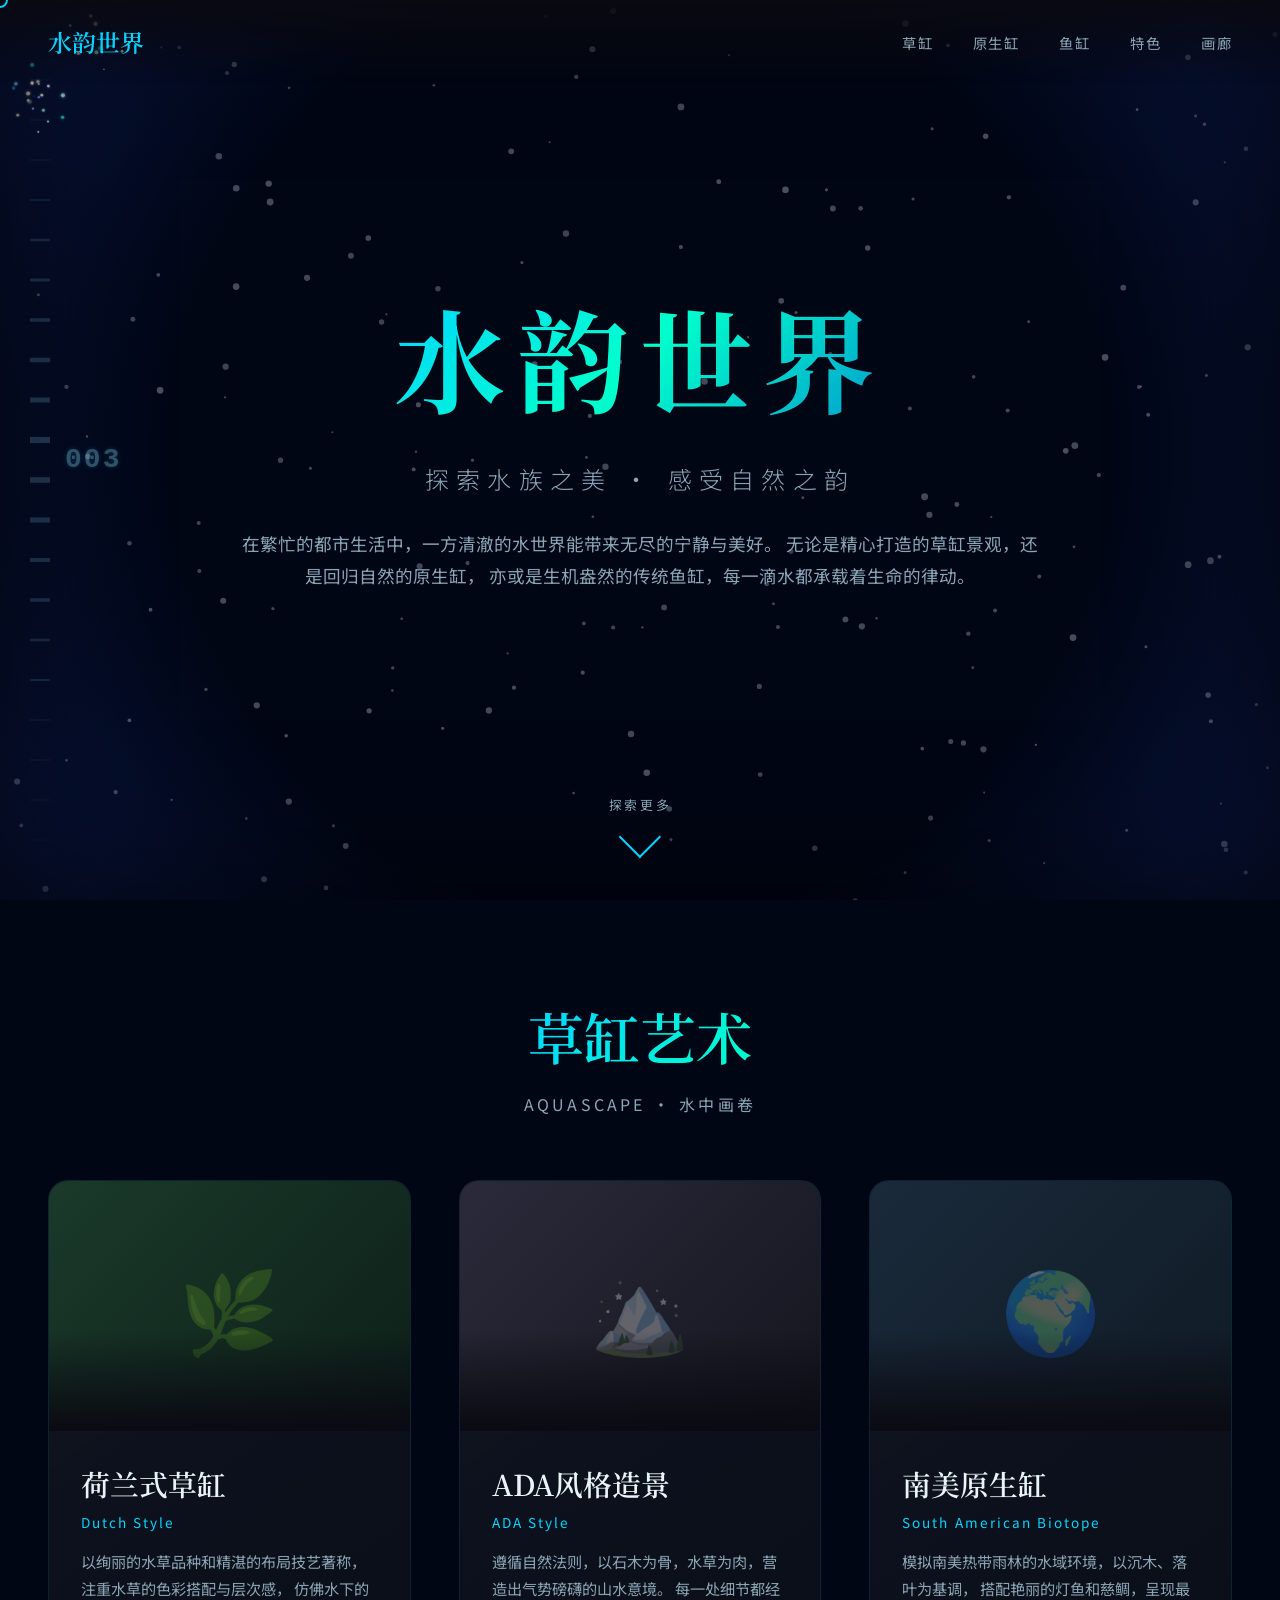
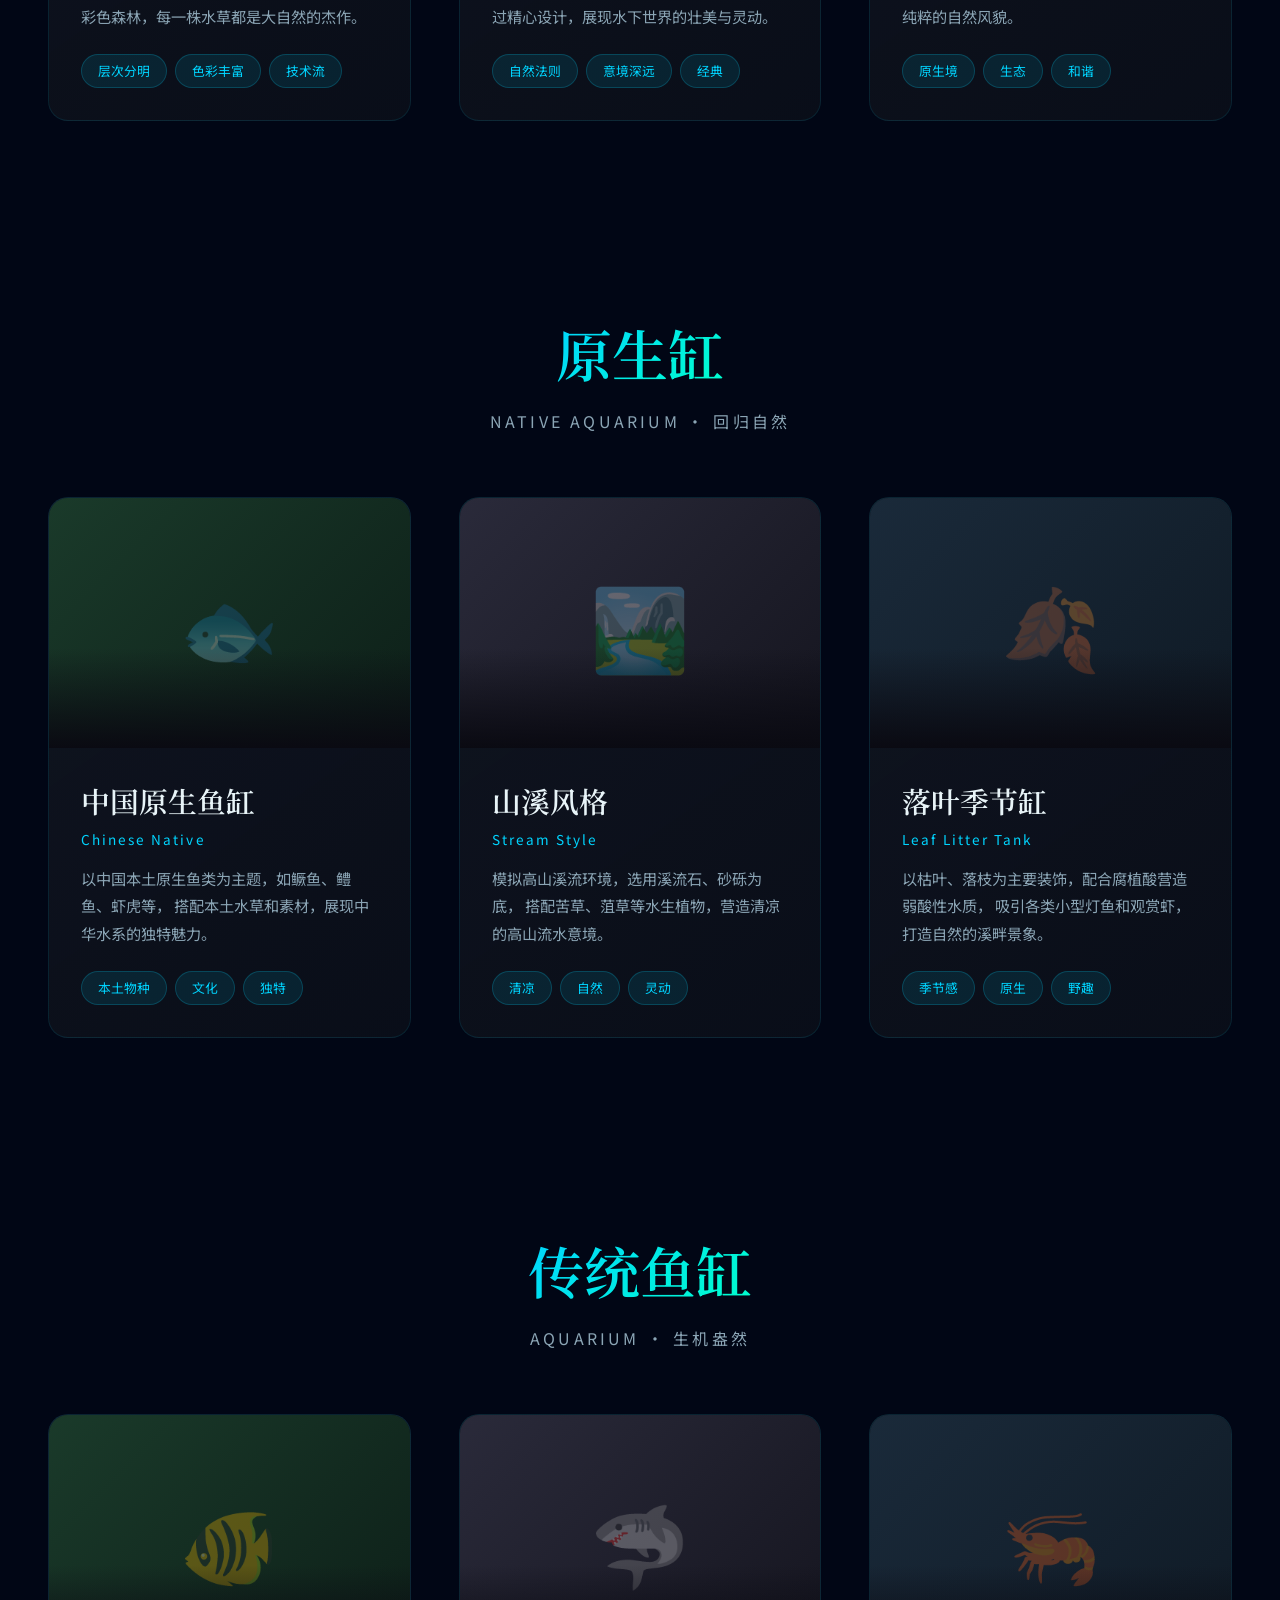
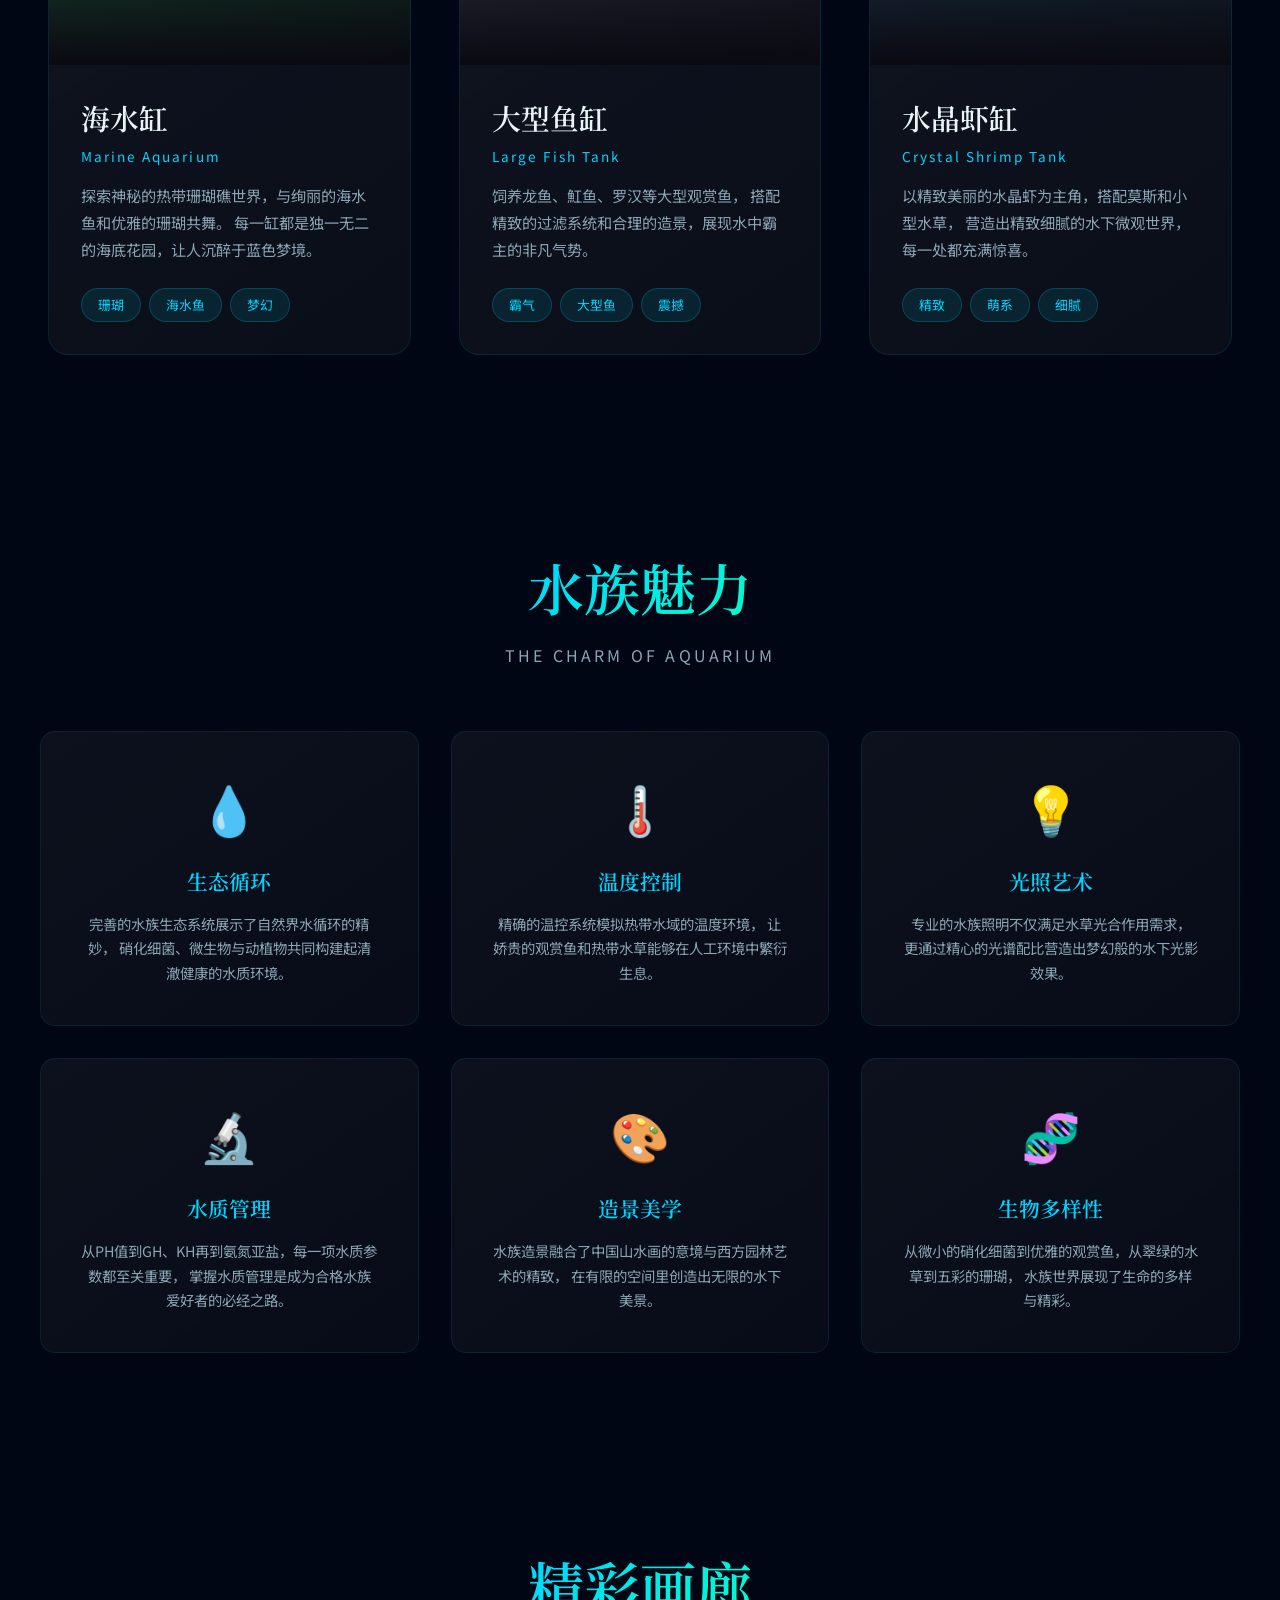
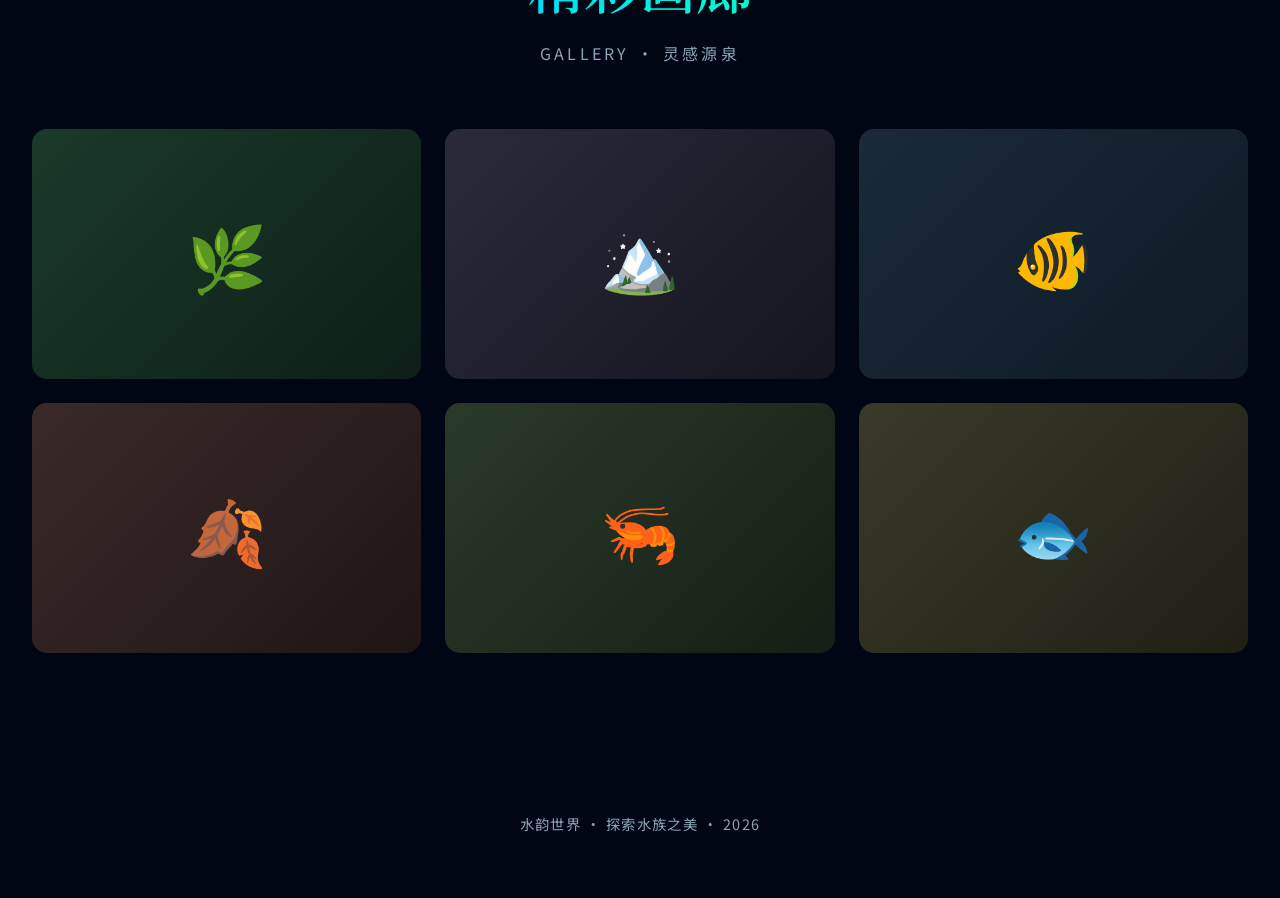
==== commit f9aa6029: "Add files via upload" ====
--- a/aquarium.html
+++ b/aquarium.html
@@ -122,9 +122,9 @@
         #wheel-counter {
             position: fixed;
             left: 30px;
-            top: 50%;
-            height: 600px;
-            transform: translateY(-50%);
+            top: 0;
+            height: 100vh;
+            transform: none;
             z-index: 100;
             display: flex;
             align-items: center;
@@ -133,7 +133,7 @@
 
         #wheel-canvas {
             width: 20px;
-            height: 600px;
+            height: 100vh;
         }
 
         #wheel-number {
@@ -1786,7 +1786,7 @@
             if (window.innerWidth <= 768) {
                 wheelCanvas.height = 200;
             } else {
-                wheelCanvas.height = 600;
+                wheelCanvas.height = window.innerHeight;
             }
         }
         resizeWheelCanvas();
